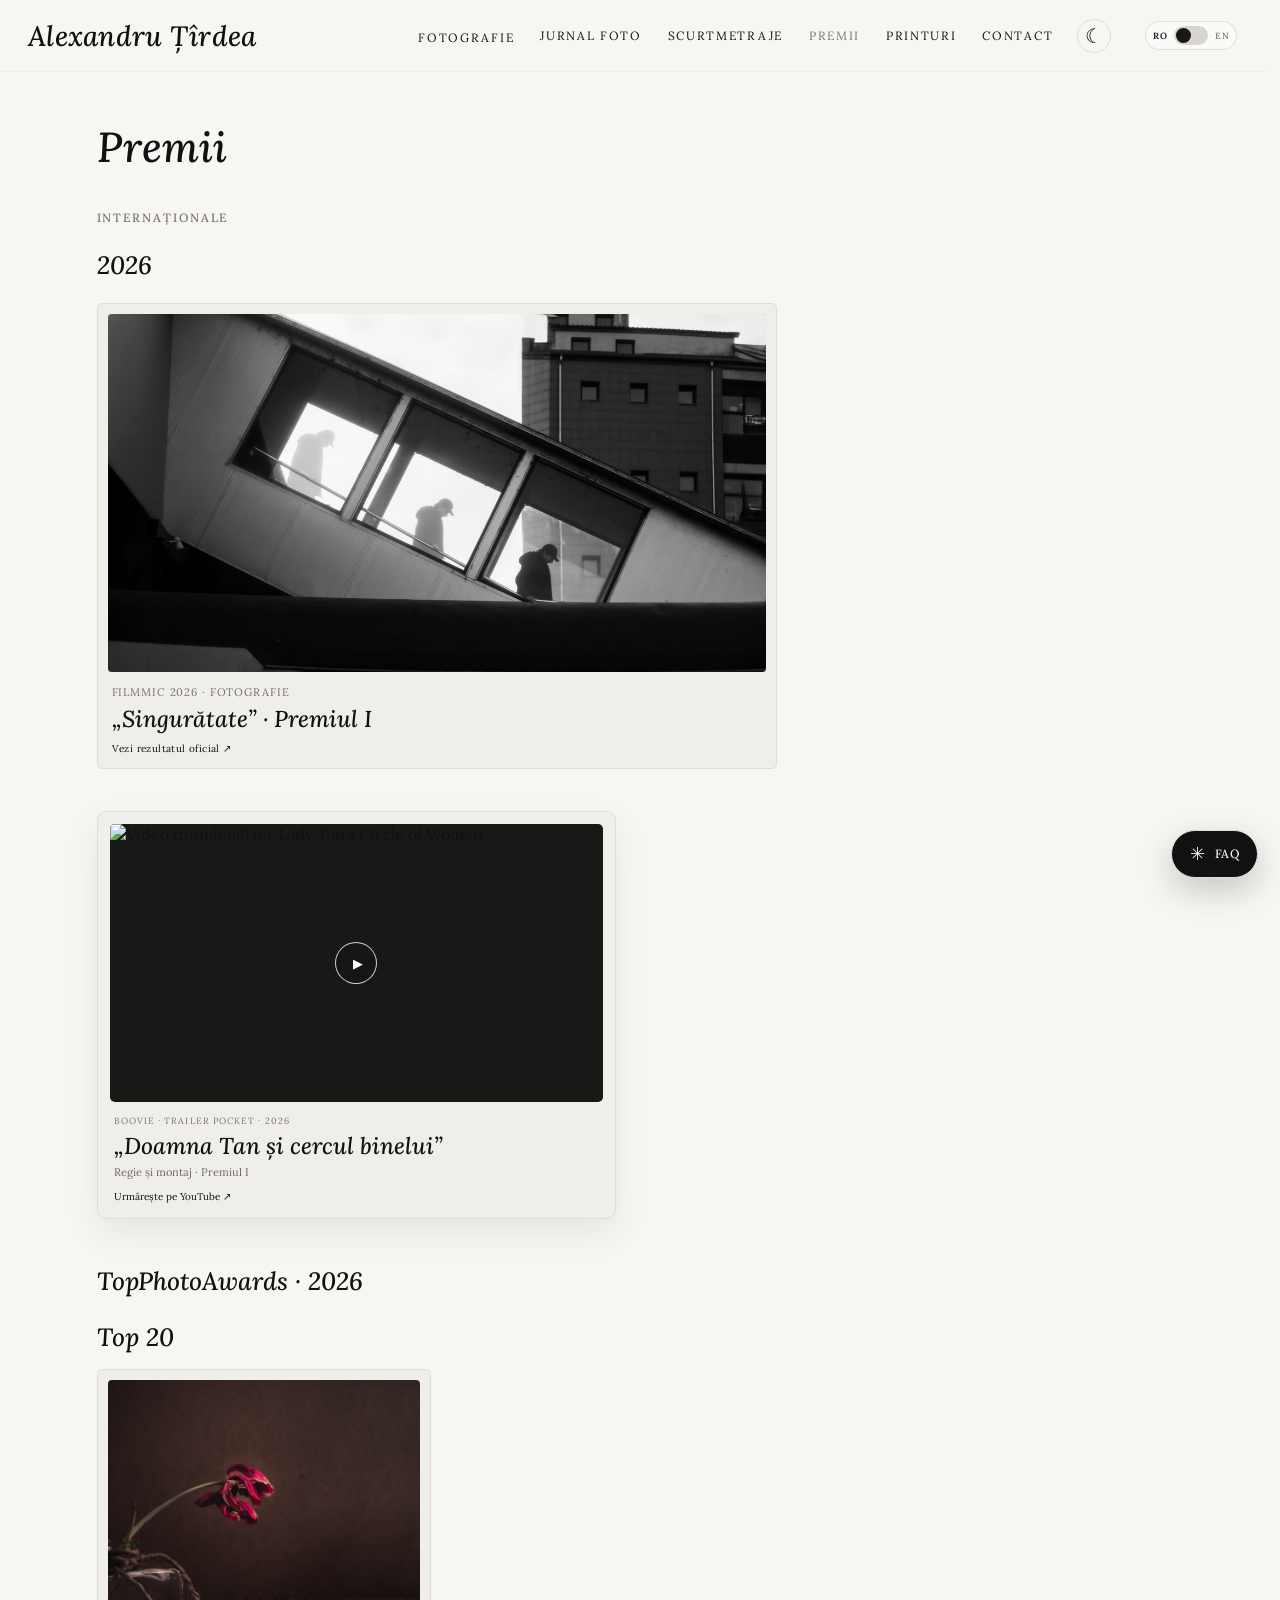
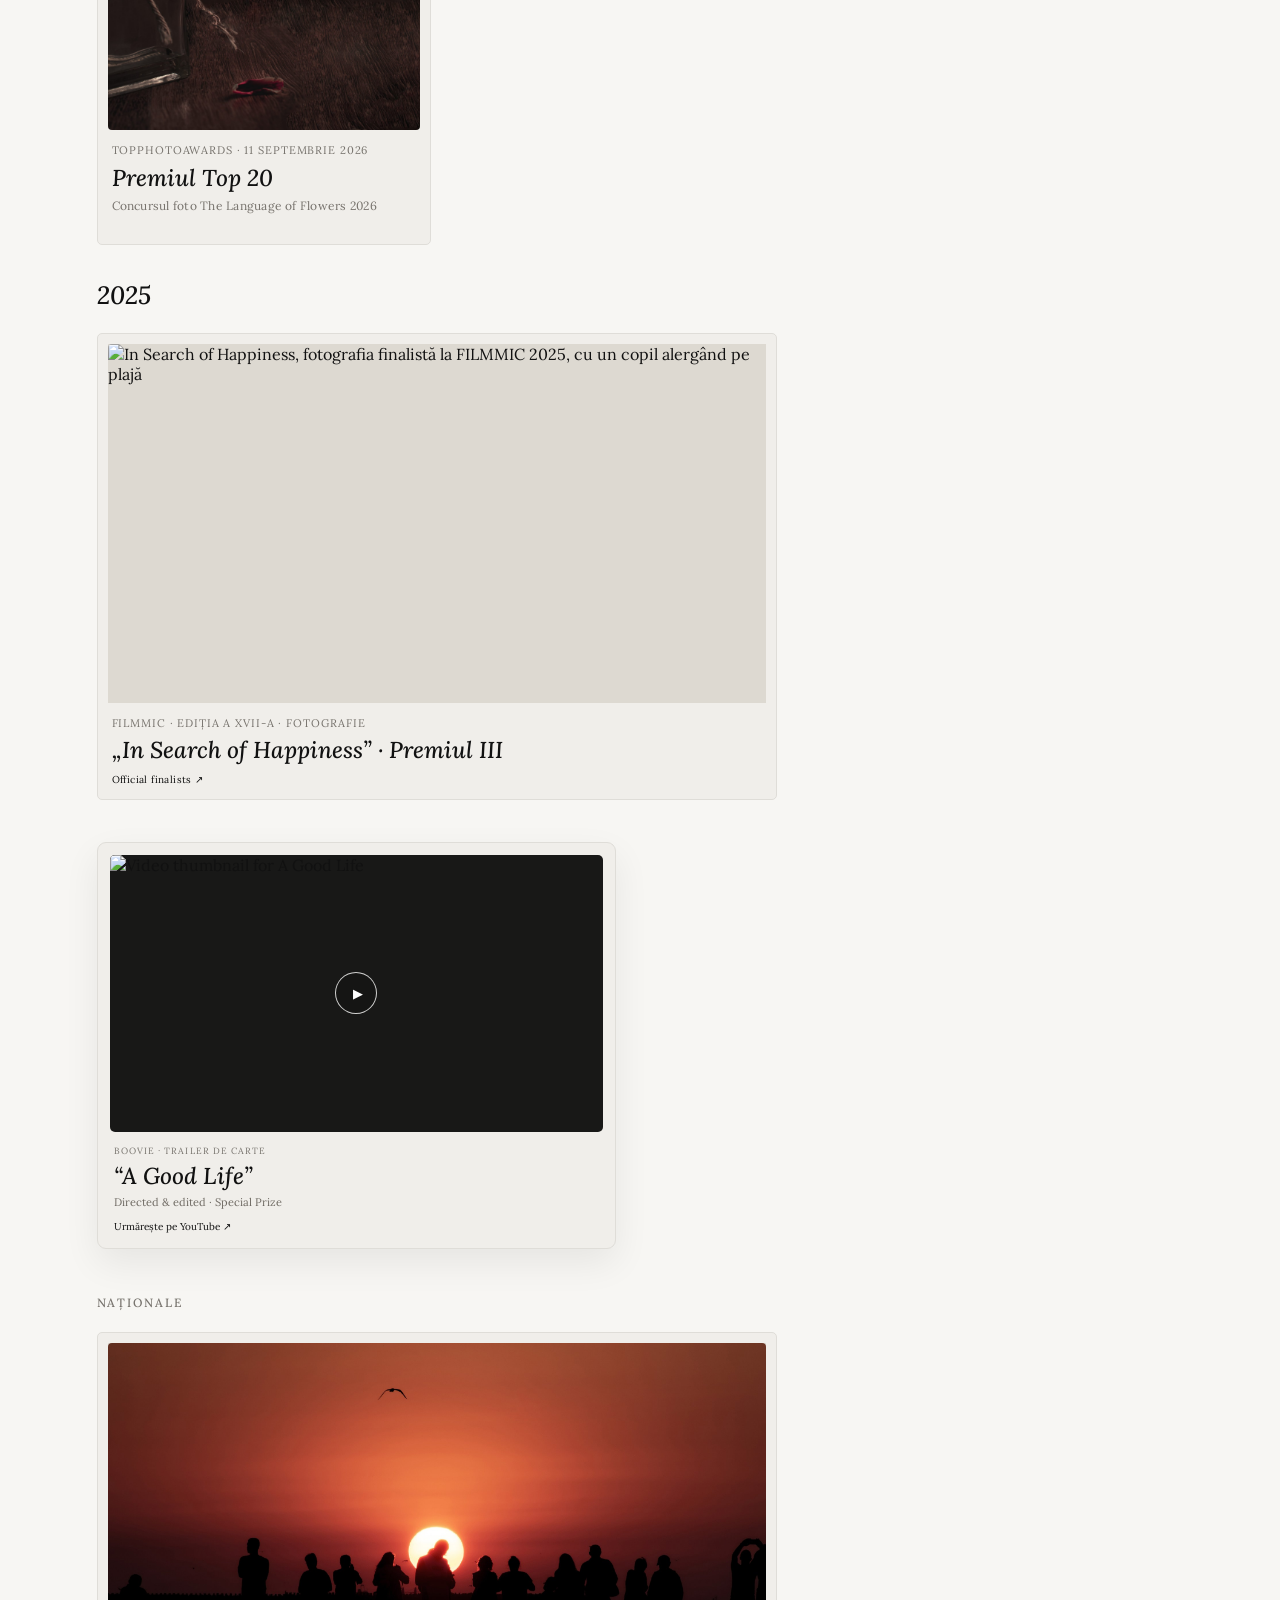
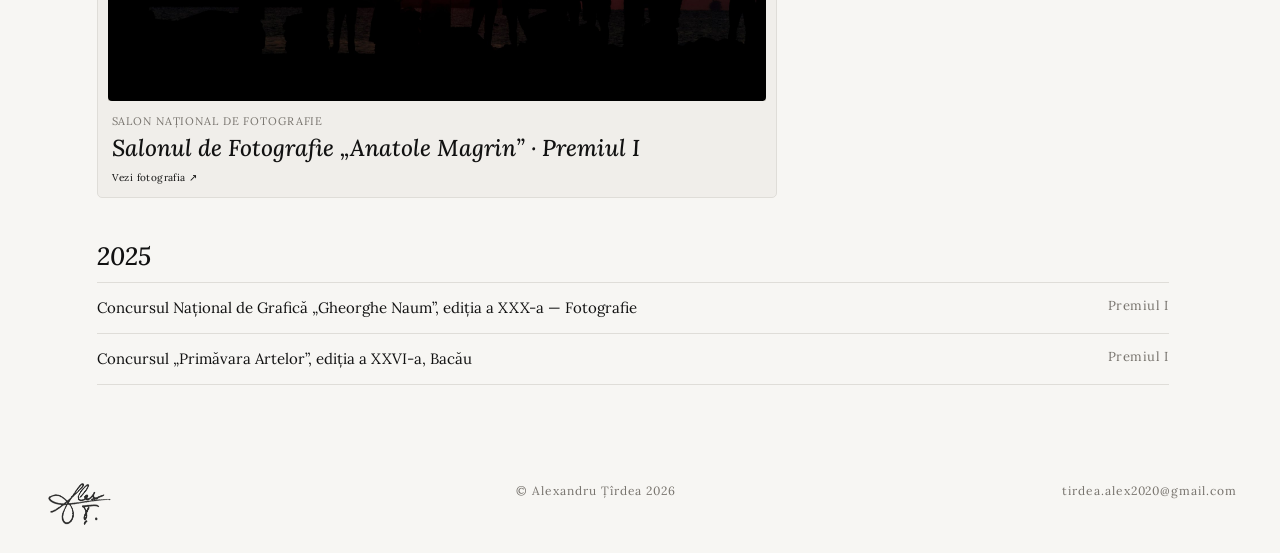
==== awards.html @ b70d6b4a "Group galleries and update award cards" ====
<!DOCTYPE html>
<html lang="ro">
<head>
  <meta charset="utf-8">
  <meta name="viewport" content="width=device-width, initial-scale=1.0">
  <script>try { if (sessionStorage.getItem("portfolio-entrance-seen")) document.documentElement.classList.add("portfolio-visited"); else sessionStorage.setItem("portfolio-entrance-seen", "1"); } catch (_) {}</script>
  <title>Awards — Alexandru Țîrdea</title>
  <meta name="description" content="Photography portfolio of Alexandru Țîrdea.">
  <link rel="preconnect" href="https://fonts.googleapis.com">
  <link rel="preconnect" href="https://fonts.gstatic.com" crossorigin>
  <link href="https://fonts.googleapis.com/css2?family=Lora:ital,wght@0,400;0,500;0,600;1,400;1,500;1,600&display=swap" rel="stylesheet">
  <link rel="stylesheet" href="css/site.css?v=street-nature-awards-20261121">
</head>
<body>

  <header class="header">
    <a class="logo" href="index.html">Alexandru Țîrdea</a>
    <button class="menu-toggle" type="button" aria-label="Menu"><span></span></button>
    <nav class="nav">
      <div class="drop">
        <button type="button">Photography</button>
        <div class="drop-menu">
          <a href="work.html">Selected</a>
          <a href="street.html">Street</a>
          <a href="landscape.html">Landscape</a>
          <a href="events.html">Events</a>
          <a href="people.html">Portraits</a>
          <a href="nature.html">Nature & Wildlife</a>
          <a href="still-life.html">Still Life</a>
        </div>
      </div>
      <a href="journal.html">Photo Journal</a>
      <a href="films.html">Short Films</a>
      <a href="awards.html" class="is-active">Awards</a>
      <a href="prints.html">Prints</a>
      <a href="contact.html">Contact</a>
</nav>
    <button class="theme-toggle" type="button" data-theme-toggle aria-label="Switch to dark mode" aria-pressed="false" title="Switch to dark mode"><span class="theme-toggle-icon" aria-hidden="true">☾</span><span class="sr-only">Theme</span></button>
    <div class="language-switch" role="group" aria-label="Alege limba"><span class="language-label" data-language-label="ro">RO</span><button type="button" class="language-slider" data-language-toggle aria-label="Schimbă în engleză" aria-pressed="false"><span class="sr-only">Schimbă limba</span></button><span class="language-label" data-language-label="en">EN</span></div>
  </header>

<main class="awards">
  <h1>Awards</h1>

  <h2>International</h2>
  <h3>2026</h3>
  <figure class="award-feature filmmic-feature">
    <div class="award-feature-photo protected-photo-frame">
      <img class="protected-photo" src="images/20-dsc_5536-1-20-56.jpg?v=web-optimized-20261121" alt="Loneliness, the black-and-white photograph awarded first prize at FILMMIC 2026" draggable="false">
    </div>
    <figcaption><span>FILMMIC 2026 · PHOTOGRAPHY</span><strong>“Loneliness” · 1st Prize</strong><a href="https://www.constantatv.ro/2026/05/18/gala-filmmic-2026/" target="_blank" rel="noopener">View the official result ↗</a></figcaption>
  </figure>

  <section class="award-film-grid award-film-grid--2026" aria-label="Award-winning films">
    <article class="award-film-card">
      <div class="award-film-frame">
        <a class="award-video-poster" href="https://www.youtube.com/watch?v=ocMrNN3R2Ac" target="_blank" rel="noopener" aria-label="Watch Lady Tan’s Circle of Women on YouTube — Boovie 2026 first prize">
          <img src="https://i.ytimg.com/vi/ocMrNN3R2Ac/hqdefault.jpg" alt="Video thumbnail for Lady Tan’s Circle of Women" loading="lazy">
          <span class="award-video-play" aria-hidden="true">▶</span>
        </a>
      </div>
      <div class="award-film-caption"><span>BOOVIE · POCKET TRAILER · 2026</span><h4>“Lady Tan’s Circle of Women”</h4><p>Directed &amp; edited · 1st Prize</p><a href="https://www.youtube.com/watch?v=ocMrNN3R2Ac" target="_blank" rel="noopener">Watch on YouTube ↗</a></div>
    </article>
  </section>

  <h3>TopPhotoAwards · 2026</h3>
    <section class="certificate-group" aria-label="TopPhotoAwards Top 20 certificates">
      <h3>Top 20</h3>
      <div class="award-highlights">
      <figure class="award-certificate">
        <div class="certificate-preview top20-photo-preview">
          <img src="images/30-floare-2-1-1-2-2.jpg?v=original-photo-20261121" alt="The original flower photograph recognized with a Top 20 Award in The Language of Flowers Photo Contest 2026" loading="lazy">
        </div>
        <figcaption>
          <span>TOPPHOTOAWARDS · SEPTEMBER 11, 2026</span>
          <strong>Top 20 Award</strong>
          <span class="certificate-contest">The Language of Flowers Photo Contest 2026</span>
        </figcaption>
      </figure>
      </div>
    </section>
    
    

  <h3>2025</h3>
  <figure class="award-feature filmmic-feature">
    <a href="https://filmmic.ro/finalisti/" target="_blank" rel="noopener" aria-label="See the official FILMMIC finalists">
      <img src="https://filmmic.ro/wp-content/uploads/2026/01/In-cautarea-fericirii.jpg" alt="In Search of Happiness, the FILMMIC 2025 finalist photograph showing a child running along a beach" loading="lazy">
    </a>
    <figcaption><span>FILMMIC 17TH EDITION · PHOTOGRAPHY</span><strong>“In Search of Happiness” · 3rd Prize</strong><a href="https://filmmic.ro/finalisti/" target="_blank" rel="noopener">Official finalists ↗</a></figcaption>
  </figure>
  <section class="award-film-grid" aria-label="Award-winning films">
    <article class="award-film-card award-film-card--boovie">
      <div class="award-film-frame">
        <a class="award-video-poster" href="https://www.youtube.com/watch?v=_JRPqr8hubM" target="_blank" rel="noopener" aria-label="Watch A Good Life on YouTube — Boovie 2025 special prize">
          <img src="https://i.ytimg.com/vi/_JRPqr8hubM/hqdefault.jpg" alt="Video thumbnail for A Good Life" loading="lazy">
          <span class="award-video-play" aria-hidden="true">▶</span>
        </a>
      </div>
      <div class="award-film-caption"><span>BOOVIE · BOOK TRAILER</span><h4>“A Good Life”</h4><p>Directed &amp; edited · Special Prize</p><a href="https://www.youtube.com/watch?v=_JRPqr8hubM" target="_blank" rel="noopener">Watch on YouTube ↗</a></div>
    </article>
  </section>

  <h2>National</h2>
  <figure class="award-feature filmmic-feature anatole-award-feature">
    <a href="https://www.facebook.com/photo?fbid=1122414363918734&amp;set=pcb.1122414593918711" target="_blank" rel="noopener noreferrer" aria-label="Vezi fotografia Adunarea pe Facebook">
      <img src="images/anatole-magrin-premiul-i.jpg?v=web-optimized-20261121" alt="Adunarea, fotografia premiată cu Premiul I la Salonul de Fotografie Anatole Magrin" loading="lazy">
    </a>
    <figcaption><span>SALON NAȚIONAL DE FOTOGRAFIE</span><strong>Salonul de Fotografie „Anatole Magrin” · Premiul I</strong><a href="https://www.facebook.com/photo?fbid=1122414363918734&amp;set=pcb.1122414593918711" target="_blank" rel="noopener noreferrer">Vezi fotografia ↗</a></figcaption>
  </figure>
  <h3>2025</h3>
  <ul>
    <li><span>30th National Gheorghe Naum Graphics Competition — Photography</span><span class="prize">1st Prize</span></li>
    <li><span>26th Spring of the Arts Competition, Bacău</span><span class="prize">1st Prize</span></li>
  </ul>
</main>

  <footer class="footer">
    <img class="footer-signature" src="images/signature.png?v=web-optimized-20261121" alt="Alexandru Țîrdea signature" draggable="false">
    <span>© Alexandru Țîrdea 2026</span>
    <a href="https://mail.google.com/mail/?view=cm&amp;fs=1&amp;to=tirdea.alex2020%40gmail.com">tirdea.alex2020@gmail.com</a>
  </footer>
  <script src="js/site.js?v=awards-no-downloads-20261018"></script>
  <script src="js/language.js?v=street-nature-layout-20261121"></script>
  <script src="js/theme.js?v=theme-transition-20261018"></script>
  <script src="js/chat-config.js?v=portfolio-ai-20261018"></script>
  <script src="js/portfolio-tools.js?v=web-optimized-20261121"></script>
</body>
</html>
---- css/site.css ----
:root {
  --bg: #f7f6f3;
  --ink: #111;
  --muted: #77736d;
  --line: #dfddd8;
  --gap: clamp(26px, 2.5vw, 38px);
  --header: 72px;
  --font-display: "Lora", Georgia, serif;
  --font-sans: "Lora", Georgia, serif;
  --font-body: "Lora", Georgia, serif;
  --ease-spring: cubic-bezier(.2, .8, .2, 1);
  --ease-smooth: cubic-bezier(.22, 1, .36, 1);
}

* {
  box-sizing: border-box;
}

html,
body {
  margin: 0;
  padding: 0;
  background: var(--bg);
  color: var(--ink);
  font-family: var(--font-sans);
  font-weight: 400;
}

html {
  scroll-behavior: smooth;
  scrollbar-gutter: stable;
}

a {
  color: inherit;
  text-decoration: none;
}

img {
  max-width: 100%;
  display: block;
}

.header {
  position: sticky;
  top: 0;
  z-index: 40;
  display: flex;
  align-items: center;
  justify-content: space-between;
  gap: 24px;
  height: var(--header);
  padding: 0 28px;
  background: rgba(247, 246, 243, 0.78);
  -webkit-backdrop-filter: saturate(1.35) blur(18px);
  backdrop-filter: saturate(1.35) blur(18px);
  border-bottom: 1px solid rgba(20, 20, 20, 0.035);
}

/* Keep the navigation and the two header controls in a compact right-side group. */
.header > .nav { margin-left: auto; }
.header > .theme-toggle { margin-left: 0; }
.header > .language-switch { margin-left: 10px; }

.logo {
  font-family: var(--font-display);
  font-style: italic;
  font-weight: 500;
  font-size: 28px;
  letter-spacing: 0.01em;
  white-space: nowrap;
}

.nav {
  display: flex;
  align-items: center;
  gap: 26px;
}

.language-switch {
  display: inline-flex;
  align-items: center;
  gap: 7px;
  padding: 4px 7px;
  border: 1px solid rgba(20, 20, 20, .12);
  border-radius: 999px;
  background: rgba(255, 255, 255, .46);
}

.language-label { color: #85817b; font: 600 9px/1 var(--font-sans); letter-spacing: .05em; }
.language-switch[data-current="ro"] [data-language-label="ro"],
.language-switch[data-current="en"] [data-language-label="en"] { color: var(--ink); }
.language-slider {
  position: relative;
  width: 34px;
  height: 19px;
  padding: 0;
  border: 0;
  border-radius: 999px;
  background: #d8d4ce;
  cursor: pointer;
}
.language-slider::after {
  position: absolute;
  top: 2px;
  left: 2px;
  width: 15px;
  height: 15px;
  border-radius: 50%;
  background: #181817;
  content: "";
  transition: transform .22s ease;
}
html:not(.language-ready) .language-slider::after { transition: none; }
.language-switch[data-current="en"] .language-slider::after { transform: translateX(15px); }
.language-slider:focus-visible {
  outline: 2px solid #83715f;
  outline-offset: 2px;
}

.sr-only {
  position: absolute;
  width: 1px;
  height: 1px;
  padding: 0;
  margin: -1px;
  overflow: hidden;
  clip: rect(0, 0, 0, 0);
  white-space: nowrap;
  border: 0;
}

.nav a,
.drop > button {
  font-size: 12px;
  letter-spacing: 0.14em;
  text-transform: uppercase;
  background: none;
  border: 0;
  padding: 0;
  color: var(--ink);
  cursor: pointer;
  font-family: inherit;
}

.nav a:hover,
.drop > button:hover,
.nav a.is-active,
.drop.is-current > button {
  opacity: 0.55;
}

.drop {
  position: relative;
}

/* Keep the hover target connected while the pointer moves into the popover. */
.drop::after {
  content: "";
  position: absolute;
  top: 100%;
  left: 0;
  right: 0;
  height: 16px;
}

.drop-menu {
  display: block;
  position: absolute;
  top: calc(100% + 12px);
  right: 0;
  min-width: 180px;
  padding: 7px;
  border: 1px solid rgba(255, 255, 255, 0.7);
  border-radius: 14px;
  background: rgba(250, 249, 247, 0.88);
  -webkit-backdrop-filter: blur(22px) saturate(1.3);
  backdrop-filter: blur(22px) saturate(1.3);
  box-shadow: 0 16px 44px rgba(28, 25, 20, 0.13), 0 2px 8px rgba(28, 25, 20, 0.05);
  opacity: 0;
  visibility: hidden;
  pointer-events: none;
  transform: translateY(-6px) scale(.98);
  transform-origin: top right;
  transition: opacity 180ms ease, transform 260ms var(--ease-spring), visibility 180ms;
}

.drop:hover .drop-menu,
.drop:focus-within .drop-menu,
.drop.is-open .drop-menu {
  opacity: 1;
  visibility: visible;
  pointer-events: auto;
  transform: translateY(0) scale(1);
}

.drop-menu a {
  display: block;
  padding: 10px 12px;
  border-radius: 8px;
  letter-spacing: 0.08em;
  transition: background 160ms ease, color 160ms ease;
}

.drop-menu a:hover,
.drop-menu a:focus-visible {
  background: rgba(20, 20, 20, 0.06);
  opacity: 1;
}

.menu-toggle {
  display: none;
  width: 36px;
  height: 36px;
  border: 0;
  background: transparent;
  cursor: pointer;
}

.menu-toggle span,
.menu-toggle span::before,
.menu-toggle span::after {
  display: block;
  width: 18px;
  height: 1px;
  background: var(--ink);
  position: relative;
  transition: transform 220ms var(--ease-spring), top 220ms var(--ease-spring), opacity 160ms ease;
}

.menu-toggle span::before,
.menu-toggle span::after {
  content: "";
  position: absolute;
  left: 0;
}

.menu-toggle span::before {
  top: -6px;
}

.menu-toggle span::after {
  top: 6px;
}

.nav-open .menu-toggle span {
  background: transparent;
}

.nav-open .menu-toggle span::before {
  top: 0;
  transform: rotate(45deg);
}

.nav-open .menu-toggle span::after {
  top: 0;
  transform: rotate(-45deg);
}

.page {
  width: min(100%, 1920px);
  margin: 0 auto;
  padding: clamp(28px, 4vw, 60px) clamp(20px, 4vw, 64px) 96px;
}

.gallery {
  column-count: 3;
  column-gap: var(--gap);
  max-width: 1760px;
  margin: 0 auto;
}

.gallery a {
  position: relative;
  break-inside: avoid;
  margin: 0 0 var(--gap);
  display: block;
  background: #eeece8;
  overflow: hidden;
  border-radius: 5px;
  transform: translateZ(0);
}

.gallery a::before {
  position: absolute;
  z-index: 2;
  right: 0;
  bottom: 0;
  left: 0;
  height: 4px;
  background: var(--photo-tone, #8c8983);
  content: "";
  opacity: .9;
  transition: height 240ms var(--ease-smooth), opacity 180ms ease;
}

.gallery a:hover::before,
.gallery a:focus-visible::before {
  height: 7px;
  opacity: 1;
}

.palette-note {
  display: flex;
  align-items: center;
  justify-content: center;
  gap: 9px;
  margin: -26px auto 28px;
  color: var(--muted);
  font-size: 11px;
  letter-spacing: .04em;
}

.palette-note::before {
  width: 22px;
  height: 4px;
  border-radius: 999px;
  background: linear-gradient(90deg, #72885c, #c99064, #8b779a);
  content: "";
}

.collection-heading {
  max-width: 720px;
  margin: 8px auto clamp(38px, 5vw, 68px);
  text-align: center;
}

.collection-page { --collection-accent: #37383b; }
.collection-page--street { --collection-accent: #93694d; }
.collection-page--landscape { --collection-accent: #657761; }
.collection-page--events { --collection-accent: #806b79; }
.collection-page--people { --collection-accent: #657888; }
.collection-page--nature { --collection-accent: #647b55; }
.collection-page--still-life { --collection-accent: #987458; }

.collection-heading--compact {
  margin-bottom: clamp(34px, 4vw, 54px);
}

.collection-heading .section-kicker {
  margin-bottom: 10px;
  color: var(--collection-accent);
}

.collection-heading h1 {
  margin: 0;
  font-family: var(--font-display);
  font-size: clamp(44px, 6vw, 72px);
  font-style: italic;
  font-weight: 500;
  line-height: 1;
}

.collection-heading > p:not(.section-kicker) {
  max-width: 560px;
  margin: 15px auto 0;
  color: #66625d;
  font-size: 15px;
  line-height: 1.7;
}

.collection-switcher {
  display: flex;
  justify-content: center;
  flex-wrap: wrap;
  gap: 8px;
  margin-top: 24px;
}

.collection-switcher a {
  padding: 8px 13px;
  border: 1px solid #e2dfda;
  border-radius: 999px;
  color: #5e5a55;
  font-size: 11px;
  letter-spacing: .08em;
  transition: color 180ms ease, background 180ms ease, border-color 180ms ease, transform 220ms var(--ease-spring);
}

.collection-switcher a:hover {
  transform: translateY(-1px);
  border-color: #c8c3bc;
  color: var(--ink);
}

.collection-switcher a[aria-current="page"] {
  border-color: var(--collection-accent, #282a2e);
  background: var(--collection-accent, #282a2e);
  color: #f7f6f3;
}

@media (max-width: 720px) {
  :root { --gap: clamp(26px, 7vw, 36px); }

  .page.collection-page {
    padding: 34px 20px calc(76px + env(safe-area-inset-bottom));
  }

  .collection-heading,
  .collection-heading--compact {
    max-width: 620px;
    margin-bottom: 32px;
  }

  .collection-heading h1 {
    font-size: clamp(46px, 13vw, 66px);
    line-height: .98;
  }

  .collection-heading > p:not(.section-kicker) {
    max-width: 34ch;
    margin-top: 13px;
    font-size: 14px;
    line-height: 1.8;
  }

  .collection-switcher {
    justify-content: flex-start;
    flex-wrap: nowrap;
    gap: 9px;
    overflow-x: auto;
    overscroll-behavior-inline: contain;
    scroll-snap-type: x mandatory;
    scrollbar-width: none;
    margin: 22px -20px 0;
    padding: 0 20px 7px;
    -webkit-overflow-scrolling: touch;
  }

  .collection-switcher::-webkit-scrollbar { display: none; }

  .collection-switcher a {
    flex: 0 0 auto;
    min-height: 42px;
    display: inline-flex;
    align-items: center;
    padding: 0 15px;
    scroll-snap-align: start;
    white-space: nowrap;
  }

  .gallery {
    width: min(100%, 620px);
    column-count: 1;
    column-gap: 0;
  }

  .gallery a {
    margin-bottom: var(--gap);
    border-radius: 8px;
  }
}

@media (max-width: 720px) {
  .nav .drop > button::after {
    content: "⌄";
    display: inline-block;
    margin-left: 9px;
    color: currentColor;
    font-size: 16px;
    line-height: 0;
    vertical-align: 2px;
    transition: transform 180ms ease;
  }

  .nav .drop > button[aria-expanded="true"]::after { transform: rotate(180deg); }

  body.home-page.nav-open .nav,
  html[data-theme="dark"] body.nav-open .nav {
    background: #202124 !important;
    border-bottom-color: rgba(255, 255, 255, .12);
    color: #f2f0ed;
    -webkit-backdrop-filter: none;
    backdrop-filter: none;
  }
  body.home-page.nav-open .nav a,
  body.home-page.nav-open .nav .drop > button,
  html[data-theme="dark"] body.nav-open .nav a,
  html[data-theme="dark"] body.nav-open .nav .drop > button { color: #f2f0ed; }
  body.home-page.nav-open .nav .drop-menu,
  html[data-theme="dark"] body.nav-open .nav .drop-menu {
    border-color: rgba(255, 255, 255, .12);
    background: #2b2c30;
    box-shadow: none;
  }
  body.home-page.nav-open .nav .drop-menu a,
  html[data-theme="dark"] body.nav-open .nav .drop-menu a { color: #f2f0ed; }
  html[data-theme="light"] body.home-page.nav-open .nav {
    background: #f7f6f3 !important;
    border-bottom-color: var(--line);
    color: #111;
  }
  html[data-theme="light"] body.home-page.nav-open .nav a,
  html[data-theme="light"] body.home-page.nav-open .nav .drop > button { color: #111; }
  html[data-theme="light"] body.home-page.nav-open .nav .drop-menu { background: #f0eeea; }
  html[data-theme="light"] body.home-page.nav-open .nav .drop-menu a { color: #111; }

  .home-page .nav {
    background: rgba(36, 38, 43, .98);
    border-bottom-color: rgba(255, 255, 255, .1);
  }
  .home-page .nav a,
  .home-page .nav .drop > button,
  html[data-theme="dark"] .nav a,
  html[data-theme="dark"] .nav .drop > button { color: var(--ink); }
  .home-page .nav .drop-menu,
  html[data-theme="dark"] .nav .drop-menu {
    border-color: rgba(255, 255, 255, .12);
    background: rgba(38, 39, 41, .98);
  }
  .home-page .nav .drop-menu a,
  html[data-theme="dark"] .nav .drop-menu a { color: var(--ink); }
  html[data-theme="light"] .home-page .nav {
    background: rgba(247, 246, 243, .98);
    border-bottom-color: var(--line);
  }
  html[data-theme="light"] .home-page .nav .drop-menu {
    border-color: rgba(20, 20, 20, .12);
    background: rgba(250, 249, 247, .98);
  }
  html[data-theme="light"] .home-page .nav .drop-menu a { color: #171717; }
}

.gallery a[data-award]::after {
  content: attr(data-award);
  position: absolute;
  left: 12px;
  bottom: 12px;
  z-index: 1;
  max-width: calc(100% - 24px);
  padding: 7px 10px;
  border: 1px solid rgba(255,255,255,.48);
  border-radius: 3px;
  background: rgba(26, 27, 29, .82);
  color: #fff;
  font-size: 9px;
  letter-spacing: .1em;
  line-height: 1.3;
  text-transform: uppercase;
  backdrop-filter: blur(8px);
}

.gallery img {
  width: 100%;
  height: auto;
  vertical-align: middle;
  opacity: 0;
  filter: blur(7px);
  transform: scale(1.012);
  transition: opacity 460ms ease, filter 700ms var(--ease-smooth), transform 900ms var(--ease-smooth);
}

.gallery img.is-loaded {
  opacity: 1;
  filter: blur(0);
  transform: scale(1);
}

.gallery a:hover img,
.gallery a:focus-visible img {
  opacity: .88;
  transform: scale(1.025);
  transition-duration: 220ms, 520ms, 700ms;
}

.gallery a:focus-visible,
.nav a:focus-visible,
.nav button:focus-visible,
.menu-toggle:focus-visible,
.lightbox button:focus-visible {
  outline: 2px solid currentColor;
  outline-offset: 3px;
}

.page-copy {
  max-width: 640px;
  margin: 48px auto 80px;
  padding: 0 24px;
}

.page-copy h1,
.awards h1 {
  font-family: var(--font-display);
  font-weight: 500;
  font-style: italic;
  font-size: 42px;
  margin: 0 0 18px;
}

.lede {
  font-size: 18px;
  line-height: 1.6;
  margin: 0 0 18px;
}

.page-copy p,
.awards p {
  color: #333;
  line-height: 1.7;
  margin: 0 0 16px;
}

.meta-links {
  display: flex;
  gap: 22px;
  margin-top: 28px;
  font-size: 12px;
  letter-spacing: 0.14em;
  text-transform: uppercase;
}

.meta-links a {
  border-bottom: 1px solid #111;
  padding-bottom: 2px;
}

.awards {
  width: min(100%, 1120px);
  max-width: 1120px;
  margin: 48px auto 80px;
  padding: 0 24px;
}

.award-highlights {
  display: grid;
  grid-template-columns: repeat(3, minmax(0, 1fr));
  align-items: start;
  gap: clamp(18px, 3vw, 34px);
  max-width: 1120px;
  margin: 34px auto 46px;
}

.award-feature {
  margin: 0;
  padding: 12px;
  background: #f0eeea;
  border: 1px solid var(--line);
  border-radius: 8px;
  box-shadow: 0 14px 36px rgba(20, 20, 20, .08);
}

.award-feature a,
.award-feature img { display: block; width: 100%; }
.award-feature img { height: auto; border-radius: 4px; }
.award-feature--certificate img {
  max-height: 620px;
  object-fit: contain;
  background: #292827;
}
.award-feature figcaption {
  display: flex; flex-direction: column; gap: 5px;
  padding: 13px 4px 3px; color: var(--muted); font-size: 11px; letter-spacing: .08em;
}
.award-feature figcaption strong {
  color: var(--ink); font-family: var(--font-display);
  font-size: 23px; font-style: italic; font-weight: 500; letter-spacing: 0;
}
.award-feature figcaption a {
  width: fit-content;
  margin-top: 4px;
  color: var(--ink);
  font-size: 10px;
  letter-spacing: .04em;
  text-decoration-thickness: 1px;
  text-underline-offset: 3px;
}
.award-feature:not(.award-feature--certificate) > a,
.award-feature:not(.award-feature--certificate) > .award-feature-photo {
  display: block;
  overflow: hidden;
  background: #ddd9d1;
}
.award-feature:not(.award-feature--certificate) > a img,
.award-feature:not(.award-feature--certificate) > .award-feature-photo img {
  height: clamp(220px, 28vw, 360px);
  object-fit: cover;
  transition: transform .55s cubic-bezier(.2,.7,.2,1);
}
.award-feature:not(.award-feature--certificate) > a:hover img,
.award-feature:not(.award-feature--certificate) > .award-feature-photo:hover img {
  transform: scale(1.025);
}
.protected-photo-frame { cursor: default; }
.protected-photo {
  pointer-events: none;
  user-select: none;
  -webkit-user-drag: none;
}

.filmmic-feature {
  max-width: 680px;
  margin: 22px 0 42px;
}

.award-film-grid {
  display: grid;
  grid-template-columns: repeat(2, minmax(0, 1fr));
  gap: clamp(18px, 3vw, 34px);
  margin: 18px 0 46px;
}

.award-film-card {
  min-width: 0;
  padding: 12px;
  border: 1px solid var(--line);
  border-radius: 9px;
  background: #f0eeea;
  box-shadow: 0 14px 36px rgba(20, 20, 20, .07);
}

.award-film-media {
  display: grid;
  grid-template-columns: minmax(0, 1.5fr) minmax(105px, .58fr);
  align-items: stretch;
  gap: 10px;
}

.award-film-frame {
  position: relative;
  min-width: 0;
  overflow: hidden;
  aspect-ratio: 16 / 9;
  background: #181817;
  border-radius: 5px;
}

.award-film-frame iframe,
.award-video-poster {
  position: absolute;
  inset: 0;
  display: block;
  width: 100%;
  height: 100%;
  border: 0;
}

.award-video-poster img {
  display: block;
  width: 100%;
  height: 100%;
  object-fit: cover;
  transition: transform 500ms var(--ease-smooth), filter 300ms ease;
}

.award-video-poster:hover img,
.award-video-poster:focus-visible img {
  transform: scale(1.035);
  filter: brightness(.78);
}

.award-video-play {
  position: absolute;
  top: 50%;
  left: 50%;
  display: grid;
  width: 42px;
  height: 42px;
  place-items: center;
  padding-left: 3px;
  border: 1px solid rgba(255, 255, 255, .8);
  border-radius: 50%;
  background: rgba(20, 20, 19, .65);
  color: #fff;
  font-size: 13px;
  transform: translate(-50%, -50%);
}

.award-laurel {
  position: absolute;
  top: 10px;
  left: 10px;
  display: grid;
  grid-template-columns: auto auto auto;
  align-items: center;
  column-gap: 5px;
  padding: 7px 10px 6px;
  border: 1px solid rgba(214, 195, 150, .7);
  border-radius: 5px;
  background: rgba(20, 20, 19, .83);
  color: #f4e8c9;
  -webkit-backdrop-filter: blur(10px);
  backdrop-filter: blur(10px);
}

.award-laurel > span { color: #d3bd88; font-size: 15px; line-height: 1; }
.award-laurel > span:first-child { transform: rotate(-28deg); }
.award-laurel > span:nth-child(3) { transform: scaleX(-1) rotate(-28deg); }
.award-laurel strong { font-size: 11px; font-weight: 500; white-space: nowrap; }
.award-laurel small { grid-column: 1 / -1; margin-top: 3px; text-align: center; font-size: 8px; letter-spacing: .12em; }

.award-winning-photo {
  position: relative;
  display: block;
  min-width: 0;
  overflow: hidden;
  border-radius: 5px;
  background: #ddd9d1;
}

.award-winning-photo img { width: 100%; height: 100%; object-fit: cover; }
.award-winning-photo > span {
  position: absolute;
  right: 0;
  bottom: 0;
  left: 0;
  padding: 16px 7px 7px;
  background: linear-gradient(transparent, rgba(0, 0, 0, .72));
  color: #fff;
  font-size: 9px;
}

.award-film-caption { display: flex; flex-direction: column; align-items: flex-start; gap: 5px; padding: 13px 4px 3px; }
.award-film-caption > span { color: var(--muted); font-size: 9px; letter-spacing: .12em; }
.award-film-caption h4 { margin: 2px 0 0; font: italic 500 23px/1.1 var(--font-display); }
.award-film-caption p { margin: 0; color: #6f6a63; font-size: 11px; }
.award-film-caption a { margin-top: 3px; font-size: 10px; text-underline-offset: 3px; }
.award-film-caption a + a { margin-top: 0; }

.certificate-group {
  margin: 0 0 34px;
}

.certificate-group .award-highlights {
  margin: 16px auto 30px;
}

.award-certificate {
  min-width: 0;
  margin: 0;
  padding: 12px;
  background: #f0eeea;
  border: 1px solid var(--line);
  border-radius: 8px;
  box-shadow: 0 14px 36px rgba(20, 20, 20, .08);
}

.certificate-preview {
  display: flex;
  align-items: center;
  justify-content: center;
  height: clamp(260px, 31vw, 350px);
  overflow: hidden;
  background: #292827;
  border-radius: 4px;
}

.certificate-preview img {
  display: block;
  width: 100%;
  height: 100%;
  object-fit: contain;
}

.award-certificate figcaption {
  display: flex;
  flex-direction: column;
  gap: 6px;
  padding: 13px 4px 3px;
  color: var(--muted);
  font-size: 11px;
  letter-spacing: .08em;
}

.award-certificate figcaption strong {
  color: var(--ink);
  font-family: var(--font-display);
  font-size: 23px;
  font-style: italic;
  font-weight: 500;
  letter-spacing: 0;
}

.certificate-contest {
  min-height: 2.8em;
  color: var(--muted);
  font-size: 12px;
  letter-spacing: .02em;
  line-height: 1.4;
}

.certificate-downloads {
  display: flex;
  flex-wrap: wrap;
  gap: 14px;
  margin-top: 7px;
}

.certificate-downloads a {
  color: var(--ink);
  font-size: 11px;
  letter-spacing: .04em;
  text-underline-offset: 3px;
}

.awards h2 {
  font-size: 12px;
  letter-spacing: 0.16em;
  text-transform: uppercase;
  margin: 36px 0 14px;
  color: var(--muted);
  font-weight: 500;
}

.awards h3 {
  margin: 24px 0 10px;
  color: var(--ink);
  font-family: var(--font-display);
  font-size: 25px;
  font-weight: 500;
  font-style: italic;
}

.award-credit {
  display: inline-block;
  margin-left: 8px;
  color: var(--muted);
  font-size: 12px;
  letter-spacing: .03em;
}

.awards ul {
  list-style: none;
  margin: 0;
  padding: 0;
  border-top: 1px solid var(--line);
}

.awards li {
  display: grid;
  grid-template-columns: 1fr auto;
  gap: 16px;
  padding: 14px 0;
  border-bottom: 1px solid var(--line);
  font-size: 15px;
  line-height: 1.45;
}

.award-entry { display: flex; align-items: center; gap: 14px; min-width: 0; }
.award-entry-thumb {
  position: relative;
  display: block;
  flex: 0 0 112px;
  overflow: hidden;
  aspect-ratio: 16 / 9;
  border-radius: 4px;
  background: #242321;
}
.award-entry-thumb img { display: block; width: 100%; height: 100%; object-fit: cover; transition: transform 350ms ease; }
.award-entry-thumb:hover img,
.award-entry-thumb:focus-visible img { transform: scale(1.05); }
.award-entry-thumb > span { position: absolute; inset: 0; display: grid; place-items: center; color: #fff; text-shadow: 0 1px 8px #000; font-size: 13px; }
.award-entry-copy { display: flex; flex-direction: column; align-items: flex-start; gap: 4px; }
.award-video-link { color: var(--muted); font-size: 10px; text-underline-offset: 3px; }

.awards .prize {
  color: var(--muted);
  font-size: 13px;
  letter-spacing: 0.04em;
  text-align: right;
  white-space: nowrap;
}

@media (max-width: 720px) {
  .award-entry { gap: 10px; }
  .award-entry-thumb { flex-basis: 92px; }
  .awards li:has(.award-entry) { grid-template-columns: 1fr; }
  .awards li:has(.award-entry) > .prize { text-align: left; }
}

.contact-list {
  list-style: none;
  padding: 0;
  margin: 28px 0 0;
}

.contact-list li {
  display: flex;
  justify-content: space-between;
  gap: 24px;
  padding: 14px 0;
  border-bottom: 1px solid var(--line);
  font-size: 15px;
}

.contact-list span {
  color: var(--muted);
  letter-spacing: 0.12em;
  text-transform: uppercase;
  font-size: 11px;
}

.contact-page {
  width: min(100%, 1500px);
  min-height: calc(100svh - var(--header) - 60px);
  margin: 0 auto;
  padding: clamp(30px, 5vw, 72px) clamp(20px, 5vw, 76px) clamp(54px, 7vw, 100px);
  display: grid;
  grid-template-columns: minmax(0, .92fr) minmax(320px, 1.08fr);
  align-items: center;
  gap: clamp(30px, 6vw, 96px);
}

.contact-panel {
  width: min(100%, 560px);
  justify-self: center;
}

.contact-panel .section-kicker {
  color: #8b765f;
  margin-bottom: 15px;
}

.contact-panel h1 {
  margin: 0;
  font-family: var(--font-display);
  font-size: clamp(52px, 7vw, 88px);
  font-style: italic;
  font-weight: 500;
  line-height: .95;
  letter-spacing: -.025em;
}

.contact-lede {
  max-width: 390px;
  margin: 22px 0 34px;
  color: #6b6761;
  font-size: 16px;
  line-height: 1.7;
}

.contact-email,
.contact-social {
  display: grid;
  grid-template-columns: 76px minmax(0, 1fr) auto;
  align-items: center;
  gap: 16px;
  min-height: 76px;
  padding: 14px 0;
  border-top: 1px solid var(--line);
  transition: padding 220ms var(--ease-spring), color 180ms ease;
}

.contact-social { border-bottom: 1px solid var(--line); }
.contact-email:hover,
.contact-social:hover { padding-inline: 8px; color: #8b6349; }

.contact-label {
  min-width: 76px;
  color: var(--muted);
  font-size: 10px;
  letter-spacing: .14em;
  text-transform: uppercase;
}

.contact-email > span:nth-child(2) {
  min-width: 0;
  overflow-wrap: anywhere;
  font-size: clamp(14px, 1.3vw, 17px);
}

.contact-arrow { margin-left: auto; font-size: 20px; }
.contact-social .social-icon { flex: 0 0 38px; width: 38px; height: 38px; background: #e9e6e0; }
.contact-social .social-icon svg { width: 17px; height: 17px; }
.contact-social > span:nth-child(2) { display: grid; gap: 3px; }
.contact-social small { color: var(--muted); font-size: 10px; letter-spacing: .12em; text-transform: uppercase; }
.contact-social-handle { font-size: 15px; font-weight: 400; }

.contact-note {
  margin: 24px 0 0;
  color: var(--muted);
  font-size: 11px;
  letter-spacing: .08em;
}

.contact-portrait {
  position: relative;
  height: min(68svh, 700px);
  min-height: 390px;
  margin: 0;
  overflow: hidden;
  border-radius: 5px;
  background: #e8e5df;
}

.contact-portrait img { width: 100%; height: 100%; object-fit: cover; object-position: center 38%; }
.footer {
  padding: 18px 28px 28px;
  display: flex;
  justify-content: space-between;
  gap: 16px;
  font-size: 12px;
  letter-spacing: 0.08em;
  color: var(--muted);
}

/* Welcome page */
.home-page {
  --bg: #24262b;
  --ink: #f2f0ed;
  --muted: #aaa9aa;
  background: var(--bg);
  color: var(--ink);
  min-height: 100vh;
  min-height: 100svh;
  overflow-x: clip;
}

.home-page .header {
  background: rgba(36, 38, 43, .72);
  border-bottom-color: rgba(255, 255, 255, .07);
}

.home-page .drop-menu {
  color: #171717;
}

.home-page .drop-menu a {
  color: #171717;
}

.intro {
  width: min(100%, 1840px);
  min-height: calc(100svh - var(--header));
  margin: 0 auto;
  padding: clamp(28px, 4vw, 68px);
  display: grid;
  grid-template-columns: minmax(0, .92fr) minmax(0, 1.08fr);
  align-items: center;
  gap: clamp(30px, 5vw, 88px);
}

.intro-copy {
  width: min(100%, 650px);
  justify-self: center;
  text-align: center;
  padding: 24px 0;
}

.intro-kicker {
  margin: 0 0 18px;
  color: #b5b5b7;
  font-size: 11px;
  letter-spacing: .2em;
  text-transform: uppercase;
  animation: intro-rise 700ms var(--ease-smooth) both;
}

.intro h1 {
  margin: 0;
  font-family: var(--font-display);
  font-size: clamp(38px, 4.5vw, 64px);
  font-weight: 500;
  line-height: 1.04;
  letter-spacing: -.025em;
  text-wrap: balance;
  animation: intro-rise 800ms 60ms var(--ease-smooth) both;
}

.intro-role {
  display: flex;
  align-items: center;
  justify-content: center;
  gap: 14px;
  margin: 21px 0 0;
  color: #e5e2df;
  font-family: var(--font-body);
  font-size: 12px;
  font-weight: 500;
  letter-spacing: .16em;
  text-transform: uppercase;
  animation: intro-rise 800ms 120ms var(--ease-smooth) both;
}

.intro-bio {
  max-width: 590px;
  margin: 27px auto 0;
  color: #d0ced0;
  font-family: var(--font-display);
  font-size: clamp(18px, 1.55vw, 22px);
  line-height: 1.48;
  animation: intro-rise 800ms 180ms var(--ease-smooth) both;
}

.intro-socials {
  display: flex;
  justify-content: center;
  gap: 12px;
  margin-top: 30px;
  animation: intro-rise 800ms 240ms var(--ease-smooth) both;
}

.intro-socials a {
  display: inline-flex;
  align-items: center;
  gap: 8px;
  padding: 7px 12px 7px 7px;
  border: 1px solid rgba(255, 255, 255, .1);
  border-radius: 999px;
  color: #eceaE7;
  font-size: 12px;
  transition: background 180ms ease, border-color 180ms ease, transform 240ms var(--ease-spring);
}

.intro-socials a:hover {
  transform: translateY(-2px);
  border-color: rgba(255, 255, 255, .24);
  background: rgba(255, 255, 255, .08);
}

.social-icon {
  width: 28px;
  height: 28px;
  display: grid;
  place-items: center;
  border-radius: 50%;
  background: rgba(255, 255, 255, .12);
}

.social-icon svg {
  width: 14px;
  height: 14px;
  fill: none;
  stroke: currentColor;
  stroke-width: 1.5;
  stroke-linecap: round;
  stroke-linejoin: round;
}

.social-icon .social-dot {
  fill: currentColor;
  stroke: none;
}

.work-cta {
  min-height: 48px;
  display: inline-flex;
  align-items: center;
  justify-content: center;
  gap: 12px;
  margin-top: 32px;
  padding: 0 22px;
  border: 1px solid #f4f2ef;
  border-radius: 999px;
  background: #f4f2ef;
  color: #202124;
  font-size: 13px;
  font-weight: 500;
  transition: background 180ms ease, color 180ms ease, transform 280ms var(--ease-spring), box-shadow 180ms ease;
  animation: intro-rise 800ms 300ms var(--ease-smooth) both;
}

.work-cta svg {
  width: 17px;
  height: 17px;
  fill: none;
  stroke: currentColor;
  stroke-width: 1.6;
  stroke-linecap: round;
  stroke-linejoin: round;
  transition: transform 280ms var(--ease-spring);
}

.work-cta:hover {
  transform: translateY(-2px);
  box-shadow: 0 8px 24px rgba(0, 0, 0, .2);
}

.work-cta:hover svg {
  transform: translateX(3px);
}

.intro-portrait {
  position: relative;
  width: 100%;
  height: min(74svh, 820px);
  min-height: 430px;
  margin: 0;
  overflow: hidden;
  background: #34363b;
  animation: portrait-arrive 1000ms 120ms var(--ease-smooth) both;
}

.intro-portrait img:not(.intro-signature) {
  width: 100%;
  height: 100%;
  object-fit: cover;
  object-position: center 43%;
}

.films-page {
  width: min(100%, 1480px);
  min-height: calc(100svh - var(--header));
  margin: 0 auto;
  padding: clamp(40px, 6vw, 88px) clamp(18px, 4vw, 64px) 88px;
}

.films-heading {
  max-width: 660px;
  margin: 0 auto 42px;
  text-align: center;
  animation: intro-rise 700ms var(--ease-smooth) both;
}

.section-kicker,
.film-number {
  margin: 0 0 12px;
  color: var(--muted);
  font-size: 10px;
  letter-spacing: .18em;
  text-transform: uppercase;
}

.films-heading h1 {
  margin: 0;
  font-family: var(--font-display);
  font-size: clamp(42px, 6vw, 70px);
  font-style: italic;
  font-weight: 500;
  line-height: 1;
}

.films-intro {
  max-width: 520px;
  margin: 16px auto 0;
  color: #5f5c57;
  font-size: 15px;
  line-height: 1.65;
}

.films-grid {
  display: grid;
  grid-template-columns: repeat(2, minmax(0, 1fr));
  gap: clamp(28px, 4vw, 56px) var(--gap);
}

.film-card {
  min-width: 0;
  animation: intro-rise 720ms var(--ease-smooth) both;
}

/* Entrance motion is a first-visit detail; page-to-page navigation stays calm. */
html.portfolio-visited .intro-kicker,
html.portfolio-visited .intro h1,
html.portfolio-visited .intro-role,
html.portfolio-visited .intro-bio,
html.portfolio-visited .intro-socials,
html.portfolio-visited .work-cta,
html.portfolio-visited .intro-portrait,
html.portfolio-visited .films-heading,
html.portfolio-visited .film-card {
  animation: none !important;
  opacity: 1;
  transform: none;
}

.film-card:first-child {
  grid-column: 1 / -1;
}
.film-card-featured {
  width: min(100%, 1000px);
  justify-self: center;
}
.film-card:not(.film-card-featured) {
  grid-column: 1 / -1;
  width: min(100%, 720px);
  justify-self: center;
}
.film-card-featured .film-player { box-shadow: 0 20px 54px rgba(27, 25, 22, .14); }
.film-card-featured .film-number { color: var(--ink); }

.film-player {
  position: relative;
  width: 100%;
  aspect-ratio: 16 / 9;
  overflow: hidden;
  background: #e7e5e1;
  box-shadow: 0 12px 32px rgba(27, 25, 22, .08);
}

.film-player iframe {
  position: absolute;
  inset: 0;
  width: 100%;
  height: 100%;
  border: 0;
}

.film-player iframe[hidden] { display: none; }

.film-fallback {
  position: absolute;
  inset: 0;
  display: block;
  overflow: hidden;
  background: #24262b;
}

.film-fallback[hidden] { display: none; }
.film-fallback img { width: 100%; height: 100%; object-fit: cover; opacity: .82; transition: transform 500ms var(--ease-smooth), opacity 250ms ease; }
.film-fallback:hover img { opacity: .65; transform: scale(1.025); }
.film-fallback > span {
  position: absolute;
  left: 50%;
  top: 50%;
  transform: translate(-50%, -50%);
  padding: 13px 18px;
  border: 1px solid rgba(255,255,255,.55);
  border-radius: 999px;
  background: rgba(20,20,20,.55);
  color: #fff;
  font-size: 12px;
  letter-spacing: .08em;
  white-space: nowrap;
  -webkit-backdrop-filter: blur(10px);
  backdrop-filter: blur(10px);
}

.film-caption {
  display: flex;
  align-items: end;
  justify-content: space-between;
  gap: 18px;
  padding: 14px 2px 0;
}

.film-number {
  margin-bottom: 5px;
  font-size: 9px;
}

.film-caption h2 {
  margin: 0;
  font-family: var(--font-display);
  font-size: clamp(23px, 3vw, 34px);
  font-weight: 500;
  line-height: 1.1;
}

.film-caption > span {
  padding-bottom: 4px;
  color: var(--muted);
  font-size: 11px;
  letter-spacing: .05em;
  text-align: right;
}

.film-caption > a {
  padding-bottom: 4px;
  color: var(--muted);
  font-size: 11px;
  letter-spacing: .04em;
  white-space: nowrap;
  transition: color 160ms ease;
}
.film-caption > a:hover { color: var(--ink); }

@keyframes intro-rise {
  from { opacity: 0; transform: translateY(14px); }
  to { opacity: 1; transform: translateY(0); }
}

@keyframes portrait-arrive {
  from { opacity: 0; transform: translateY(12px) scale(.99); }
  to { opacity: 1; transform: translateY(0) scale(1); }
}

.lightbox {
  position: fixed;
  inset: 0;
  background: rgba(8, 8, 8, 0.94);
  display: flex;
  align-items: center;
  justify-content: center;
  z-index: 200;
  padding: 4vh 5vw;
  opacity: 0;
  visibility: hidden;
  pointer-events: none;
  transition: opacity 240ms ease, visibility 240ms;
}

.gallery img,
.lightbox img {
  -webkit-user-drag: none;
  -webkit-touch-callout: none;
  user-select: none;
}

.lightbox.is-open {
  opacity: 1;
  visibility: visible;
  pointer-events: auto;
}

.lightbox img {
  max-width: min(94vw, 1400px);
  max-height: 92vh;
  width: auto;
  height: auto;
  object-fit: contain;
  transform: scale(.975);
  transition: transform 380ms var(--ease-spring);
}

.lightbox.is-open img {
  transform: scale(1);
}

.lightbox button {
  position: absolute;
  border: 0;
  background: transparent;
  color: #fff;
  font-size: 28px;
  cursor: pointer;
  width: 48px;
  height: 48px;
  display: grid;
  place-items: center;
  opacity: .78;
  transition: opacity 160ms ease, transform 220ms var(--ease-spring), background 160ms ease;
  border-radius: 50%;
}

.lightbox button:hover {
  opacity: 1;
  background: rgba(255, 255, 255, .12);
}

.lightbox .close {
  top: 12px;
  right: 16px;
}

.lightbox .prev {
  left: 8px;
  top: 50%;
  transform: translateY(-50%);
}

.lightbox .next {
  right: 8px;
  top: 50%;
  transform: translateY(-50%);
}

.lightbox .print-contact {
  position: absolute;
  bottom: max(22px, env(safe-area-inset-bottom));
  left: 50%;
  z-index: 1;
  max-width: calc(100vw - 40px);
  padding: 11px 16px;
  border: 1px solid rgba(255, 255, 255, .38);
  border-radius: 999px;
  background: rgba(18, 18, 18, .58);
  color: #fff;
  font-size: 12px;
  letter-spacing: .035em;
  text-align: center;
  text-decoration: none;
  transform: translateX(-50%);
  transition: background 180ms ease, border-color 180ms ease;
  -webkit-backdrop-filter: blur(12px);
  backdrop-filter: blur(12px);
}

.lightbox .print-contact:hover,
.lightbox .print-contact:focus-visible {
  border-color: rgba(255, 255, 255, .72);
  background: rgba(255, 255, 255, .16);
}

@media (max-width: 980px) {
  .gallery {
    column-count: 2;
  }
  .award-highlights {
    grid-template-columns: repeat(2, minmax(0, 1fr));
  }
  .award-film-grid { grid-template-columns: 1fr; }
}

@media (max-width: 720px) {
  .header {
    gap: 8px;
    padding: 0 16px;
    height: 60px;
  }

  .header > .theme-toggle { order: 3; flex: 0 0 32px; width: 32px; height: 32px; margin: 0; }
  .header > .language-switch { order: 2; flex: 0 0 auto; gap: 4px; margin: 0; padding: 3px 5px; }
  .header > .menu-toggle { order: 4; flex: 0 0 30px; width: 30px; margin: 0; }
  .language-label { font-size: 8px; }
  .language-slider { width: 30px; }
  .language-switch[data-current="en"] .language-slider::after { transform: translateX(11px); }

  .logo {
    min-width: 0;
    font-size: clamp(18px, 5.6vw, 22px);
  }

  .menu-toggle {
    display: grid;
    place-items: center;
  }

  .nav {
    display: flex;
    position: absolute;
    top: 60px;
    left: 0;
    right: 0;
    flex-direction: column;
    align-items: flex-start;
    gap: 0;
    background: rgba(247, 246, 243, .96);
    -webkit-backdrop-filter: blur(22px) saturate(1.3);
    backdrop-filter: blur(22px) saturate(1.3);
    border-bottom: 1px solid var(--line);
    padding: 8px 0 14px;
    opacity: 0;
    visibility: hidden;
    pointer-events: none;
    transform: translateY(-8px);
    transition: opacity 180ms ease, transform 280ms var(--ease-spring), visibility 180ms;
  }

  body.nav-open .nav {
    opacity: 1;
    visibility: visible;
    pointer-events: auto;
    transform: translateY(0);
  }

  .nav a,
  .drop > button {
    padding: 12px 16px;
    width: 100%;
    text-align: left;
  }

  .language-switch { margin: 12px 16px 0; }

  .award-film-grid { gap: 18px; }
  .award-film-media { grid-template-columns: minmax(0, 1fr) minmax(100px, .5fr); }

  .drop-menu {
    position: static;
    display: none;
    border: 0;
    box-shadow: none;
    padding: 0 0 0 12px;
    background: transparent;
    -webkit-backdrop-filter: none;
    backdrop-filter: none;
    transform: none;
    opacity: 1;
    visibility: visible;
    pointer-events: auto;
    transition: none;
  }

  .drop.is-open .drop-menu { display: block; }

  .gallery {
    column-count: 1;
  }

  .page {
    padding: 30px 20px 72px;
  }

  .collection-heading {
    margin: 0 auto 36px;
    text-align: left;
  }

  .collection-heading > p:not(.section-kicker) {
    margin-left: 0;
  }

  .nav .drop-menu {
    display: none;
  }

  .nav .drop.is-open .drop-menu {
    display: block;
  }

  .drop-menu a {
    padding: 10px 16px;
  }

  .contact-list li {
    align-items: flex-start;
    flex-direction: column;
    gap: 8px;
  }

  .contact-page {
    grid-template-columns: 1fr;
    gap: 36px;
    padding: 44px 20px 56px;
  }

  .contact-panel { justify-self: stretch; }
  .contact-portrait { height: min(62svh, 520px); min-height: 300px; }

  .awards li {
    grid-template-columns: 1fr;
  }

  .award-highlights { grid-template-columns: 1fr; }
  .awards .prize {
    text-align: left;
  }

  .footer {
    flex-direction: column;
    padding: 16px;
  }

  .intro {
    min-height: calc(100svh - 60px);
    grid-template-columns: 1fr;
    gap: 28px;
    padding: 28px 18px 36px;
  }

  .intro-copy {
    padding: 12px 0 0;
  }

  .intro h1 { font-size: clamp(36px, 8vw, 52px); }

  .intro-bio {
    max-width: 520px;
    margin-top: 20px;
    font-size: 19px;
  }

  .intro-socials {
    margin-top: 22px;
  }

  .work-cta {
    margin-top: 24px;
  }

  .intro-portrait {
    height: min(58svh, 560px);
    min-height: 310px;
  }

  .films-page {
    padding-top: 42px;
  }

  .films-heading {
    margin-bottom: 30px;
    text-align: left;
  }

  .films-intro {
    margin-left: 0;
  }

  .films-grid {
    grid-template-columns: 1fr;
    gap: 34px;
  }

  .film-card:first-child {
    grid-column: auto;
  }
}

@media (min-width: 721px) and (max-width: 860px) {
  .header { height: 60px; padding: 0 16px; }
  .logo { font-size: 22px; }
  .menu-toggle { display: grid; place-items: center; }
  .nav {
    position: absolute;
    top: 60px;
    left: 0;
    right: 0;
    flex-direction: column;
    align-items: flex-start;
    gap: 0;
    padding: 8px 0 14px;
    border-bottom: 1px solid var(--line);
    background: var(--bg);
    opacity: 0;
    visibility: hidden;
    pointer-events: none;
    transform: translateY(-8px);
    transition: opacity 180ms ease, transform 280ms var(--ease-spring), visibility 180ms;
  }
  body.nav-open .nav { opacity: 1; visibility: visible; pointer-events: auto; transform: translateY(0); }
  .nav a, .drop > button { width: 100%; padding: 12px 16px; text-align: left; }
  .language-switch { margin: 12px 16px 0; }
  .drop-menu { position: static; display: none; padding: 0 0 0 12px; border: 0; box-shadow: none; background: transparent; opacity: 1; visibility: visible; pointer-events: auto; transform: none; transition: none; }
  .drop.is-open .drop-menu { display: block; }
  .nav .drop > button::after { content: "⌄"; display: inline-block; margin-left: 9px; font-size: 16px; line-height: 0; vertical-align: 2px; transition: transform 180ms ease; }
  .nav .drop > button[aria-expanded="true"]::after { transform: rotate(180deg); }
}

@media (min-width: 861px) and (max-width: 1040px) {
  .header { gap: 14px; padding-right: 18px; padding-left: 18px; }
  .logo { font-size: 24px; }
  .nav { gap: 12px; }
  .nav a, .drop > button { font-size: 10px; letter-spacing: .09em; }
}

@media (max-width: 420px) {
  .award-film-media { grid-template-columns: 1fr; }
  .award-winning-photo { max-height: 190px; }
  .award-winning-photo img { max-height: 190px; object-position: center 40%; }
}

@media (max-width: 420px) {
  .page {
    padding-inline: 16px;
  }

  .page.collection-page { padding-inline: 18px; }
  .collection-switcher { margin-inline: -18px; padding-inline: 18px; }

  .page-copy,
  .awards {
    margin-top: 32px;
    padding: 0 18px;
  }

  .lightbox img {
    max-width: 100vw;
    max-height: 84vh;
  }

  .intro {
    padding-inline: 14px;
  }

  .intro-portrait {
    height: 48svh;
    min-height: 260px;
  }
}

.prints-page {
  max-width: 1320px;
  margin: 0 auto;
  padding: clamp(56px, 9vw, 120px) clamp(20px, 6vw, 84px) 100px;
}

.prints-intro {
  max-width: 700px;
  margin: 0 auto clamp(76px, 11vw, 140px);
  text-align: center;
}

.prints-intro .section-kicker,
.prints-section-heading .section-kicker {
  color: #83715f;
  text-transform: uppercase;
  letter-spacing: .18em;
  font-size: 10px;
}

.prints-intro h1 {
  margin: 20px 0 22px;
  font: 500 clamp(54px, 8vw, 96px)/.88 var(--font-display);
  letter-spacing: -.035em;
}

.prints-intro h1 em { font-weight: 500; }

.prints-intro > p:not(.section-kicker) {
  max-width: 540px;
  margin: 0 auto;
  color: #66625d;
  font-size: 15px;
  line-height: 1.8;
}

.prints-primary {
  display: inline-flex;
  align-items: center;
  gap: 30px;
  margin-top: 30px;
  padding: 14px 19px;
  border-radius: 999px;
  background: #181817;
  color: #fff;
  font-size: 12px;
  transition: transform 220ms var(--ease-spring), background 180ms ease;
}

.prints-primary:hover { transform: translateY(-3px); background: #51463b; }
.prints-primary span { font-size: 16px; }

.prints-price {
  display: flex;
  align-items: center;
  justify-content: center;
  gap: 12px;
  width: fit-content;
  margin: 26px auto 0;
  padding: 13px 18px;
  border: 1px solid #ded9d1;
  border-radius: 14px;
  background: rgba(255, 255, 255, .45);
  text-align: left;
}

.prints-price strong {
  font: 500 32px/1 var(--font-display);
}

.prints-price span {
  color: #77736d;
  font-size: 10px;
  line-height: 1.45;
}

.prints-note {
  display: block;
  margin-top: 13px;
  color: #89847d;
  font-size: 11px;
  letter-spacing: .025em;
}

.prints-section-heading { margin-bottom: 30px; }
.prints-section-heading h2 {
  margin: 8px 0 0;
  font: 500 clamp(34px, 4vw, 48px)/1 var(--font-display);
}

.print-grid {
  display: grid;
  grid-template-columns: 1.2fr 1fr 1fr;
  align-items: start;
  gap: clamp(18px, 3vw, 42px);
}

.print-card { min-width: 0; }
.print-card > a {
  display: block;
  overflow: hidden;
  background: #e8e5df;
}

.print-card img {
  width: 100%;
  height: auto;
  aspect-ratio: auto;
  object-fit: contain;
  transition: transform 650ms var(--ease-smooth);
}

.print-card--feature img { aspect-ratio: auto; }
.print-card > a:hover img { transform: scale(1.035); }

.print-card-caption {
  display: flex;
  justify-content: space-between;
  align-items: flex-start;
  gap: 14px;
  padding-top: 15px;
}

.print-card-caption h3 { margin: 0; font: 500 22px/1.1 var(--font-display); }
.print-card-caption p { margin: 6px 0 0; color: #817c74; font-size: 11px; }
.print-card-caption > a { flex: 0 0 auto; padding-top: 4px; color: #625548; font-size: 11px; }
.print-card-caption > a:hover { text-decoration: underline; text-underline-offset: 4px; }

.prints-footnote {
  margin: 32px 0 0;
  padding-top: 18px;
  border-top: 1px solid var(--line);
  color: #77736d;
  font-size: 12px;
  line-height: 1.7;
}

@media (max-width: 720px) {
  .prints-page { padding: 54px 20px 72px; }
  .prints-intro { margin-bottom: 74px; text-align: left; }
  .prints-intro > p:not(.section-kicker) { margin-left: 0; }
  .prints-price { margin-left: 0; }
  .prints-intro h1 { font-size: clamp(56px, 15vw, 78px); }
  .prints-section-heading { margin-bottom: 22px; }
  .print-grid { grid-template-columns: 1fr; gap: 34px; }
  .print-card--feature img,
  .print-card img { aspect-ratio: auto; }
  .print-card-caption h3 { font-size: 24px; }
}

@media (prefers-reduced-motion: reduce) {
  html {
    scroll-behavior: auto;
  }

  *,
  *::before,
  *::after {
    scroll-behavior: auto !important;
    animation-duration: .01ms !important;
    animation-iteration-count: 1 !important;
    transition-duration: .01ms !important;
  }
}


/* A deliberately smaller, color-separated edit on the Selected page. */
.collection-page--selected .selected-intro {
  max-width: 650px;
  margin: -30px auto clamp(50px, 7vw, 90px);
  color: var(--muted);
  text-align: center;
  line-height: 1.7;
}
.collection-page--selected .selected-group { margin: 0 auto clamp(64px, 9vw, 120px); }
.collection-page--selected .selected-group-heading {
  display: flex;
  align-items: baseline;
  justify-content: space-between;
  gap: 20px;
  max-width: 1760px;
  margin: 0 auto 24px;
  border-bottom: 1px solid var(--line);
  padding-bottom: 12px;
}
.collection-page--selected .selected-group-heading .section-kicker { margin: 0; }
.collection-page--selected .selected-group-heading h2 {
  margin: 0;
  font: 500 clamp(28px, 4vw, 44px)/1 var(--font-display);
}
.collection-page--selected .gallery { column-count: 3; }
@media (max-width: 980px) { .collection-page--selected .gallery { column-count: 2; } }
@media (max-width: 720px) {
  .collection-page--selected .selected-intro { margin: -12px 0 48px; text-align: left; }
  .collection-page--selected .selected-group { margin-bottom: 58px; }
  .collection-page--selected .selected-group-heading { margin-bottom: 18px; }
  .collection-page--selected .gallery { column-count: 1; }
}

/* Persistent site-wide dark theme. */
.theme-toggle {
  display: inline-grid;
  width: 34px;
  height: 34px;
  flex: 0 0 34px;
  place-items: center;
  border: 1px solid rgba(20, 20, 20, .12);
  border-radius: 50%;
  background: transparent;
  color: var(--ink);
  cursor: pointer;
  transition: background 180ms ease, border-color 180ms ease, transform 220ms var(--ease-spring);
}
.theme-toggle:hover { transform: rotate(-12deg); background: rgba(20, 20, 20, .06); }
.theme-toggle-icon { font: 20px/1 var(--font-sans); }
.theme-toggle-icon { display: inline-block; transition: transform 650ms cubic-bezier(.2,.8,.2,1); }
html[data-theme="dark"] .theme-toggle-icon { transform: rotate(180deg); }

html[data-theme="dark"] {
  color-scheme: dark;
  --bg: #191a1c;
  --ink: #f1efec;
  --muted: #aaa7a2;
  --line: #393a3c;
}
html[data-theme="dark"] .header { background: rgba(25, 26, 28, .86); border-bottom-color: rgba(255,255,255,.08); }
html[data-theme="dark"] .theme-toggle { border-color: rgba(255,255,255,.2); }
html[data-theme="dark"] .theme-toggle:hover { background: rgba(255,255,255,.09); }
html[data-theme="dark"] .language-switch { border-color: rgba(255,255,255,.2); background: rgba(255,255,255,.06); }
html[data-theme="dark"] .language-label { color: #9b9893; }
html[data-theme="dark"] .language-switch[data-current="ro"] [data-language-label="ro"],
html[data-theme="dark"] .language-switch[data-current="en"] [data-language-label="en"] { color: var(--ink); }
html[data-theme="dark"] .language-slider { background: #55565a; }
html[data-theme="dark"] .language-slider::after { background: #f2efea; }
html[data-theme="dark"] .drop-menu { border-color: rgba(255,255,255,.12); background: rgba(38,39,41,.96); box-shadow: 0 16px 44px rgba(0,0,0,.38); }
html[data-theme="dark"] .drop-menu a { color: var(--ink); }
html[data-theme="dark"] .drop-menu a:hover,
html[data-theme="dark"] .drop-menu a:focus-visible { background: rgba(255,255,255,.09); }
html[data-theme="dark"] .gallery a,
html[data-theme="dark"] .print-card > a { background: #28292b; }
html[data-theme="dark"] .collection-switcher a { border-color: #414244; color: #c9c6c1; }
html[data-theme="dark"] .collection-switcher a[aria-current="page"] { border-color: var(--collection-accent, #a89a88); background: var(--collection-accent, #a89a88); color: #171819; }
html[data-theme="dark"] .award-feature,
html[data-theme="dark"] .award-film-card,
html[data-theme="dark"] .award-certificate { border-color: var(--line); background: #232426; box-shadow: 0 14px 36px rgba(0,0,0,.2); }
html[data-theme="dark"] .award-film-caption p,
html[data-theme="dark"] .print-card-caption p,
html[data-theme="dark"] .print-card-caption > a { color: #c1bcb5; }
html[data-theme="dark"] .award-entry-thumb { background: #2d2e30; }
html[data-theme="dark"] .contact-social .social-icon { background: #303133; }
html[data-theme="dark"] .contact-social:hover { color: #d5b99d; }
html[data-theme="dark"] .contact-portrait { background: #292a2c; }
html[data-theme="dark"] .prints-price { border-color: var(--line); background: #292a2c; color: #f3f0eb; }
html[data-theme="dark"] .prints-price span { color: #e1ddd6; }
html[data-theme="dark"] .prints-note { color: #c1bcb5; }
html[data-theme="dark"] .prints-primary { border-color: #e8e3dc; background: #e8e3dc; color: #171819; }
html[data-theme="dark"] .prints-primary:hover { background: #d4c7b8; }
html[data-theme="dark"] .print-grid .print-card { color: var(--ink); }
html[data-theme="dark"] .contact-event-invite { border-color: var(--line); background: #232426; box-shadow: 0 14px 36px rgba(0,0,0,.18); }
html[data-theme="dark"] .portfolio-guide-panel { border-color: #414245; background: #202123; color: #f1efec; }
html[data-theme="dark"] .portfolio-guide-welcome { color: #c1beb8; }
html[data-theme="dark"] .portfolio-guide-message--assistant { background: #2b2c30; color: #f1efec; }
html[data-theme="dark"] .portfolio-guide-message--assistant a { color: #e3bd96; }
html[data-theme="dark"] .portfolio-guide-prompts button { border-color: #494a4d; background: #242528; color: #e9e6e1; }
html[data-theme="dark"] .portfolio-guide-prompts button:hover,
html[data-theme="dark"] .portfolio-guide-prompts button:focus-visible { border-color: #bda084; background: #303033; }
html[data-theme="dark"] .portfolio-guide-close { color: #f1efec; }

/* The home page has its own charcoal look; light mode makes it match the rest. */
html[data-theme="light"] .home-page { --bg: #f7f6f3; --ink: #111; --muted: #77736d; background: var(--bg); color: var(--ink); }
html[data-theme="light"] .home-page .header { background: rgba(247,246,243,.86); border-bottom-color: rgba(20,20,20,.06); }
html[data-theme="light"] .home-page .drop-menu { color: #171717; }
html[data-theme="light"] .home-page .drop-menu a { color: #171717; }
html[data-theme="light"] .home-page .intro-kicker { color: #77736d; }
html[data-theme="light"] .home-page .intro h1 em { color: #55514d; }
html[data-theme="light"] .home-page .intro-role { color: #4b4844; }
html[data-theme="light"] .home-page .intro-bio { color: #4c4945; }
html[data-theme="light"] .home-page .intro-socials a { border-color: rgba(20,20,20,.15); color: #292827; }
html[data-theme="light"] .home-page .intro-socials a:hover { border-color: rgba(20,20,20,.28); background: rgba(20,20,20,.05); }
html[data-theme="light"] .home-page .social-icon { background: rgba(20,20,20,.08); }
html[data-theme="light"] .home-page .work-cta { border-color: #252525; background: #252525; color: #fff; }

@media (max-width: 980px) {
  .theme-toggle { margin-left: auto; }
}

.contact-event-invite {
  margin: 30px 0 24px;
  padding: clamp(18px, 3vw, 26px);
  border: 1px solid var(--line);
  border-radius: 10px;
  background: #f0eeea;
  box-shadow: 0 14px 36px rgba(20,20,20,.06);
}
.contact-event-invite .section-kicker { margin: 0 0 8px; }
.contact-event-invite h2 { margin: 0; font: 500 clamp(27px, 3vw, 36px)/1.05 var(--font-display); }
.contact-event-invite > p:not(.section-kicker) { margin: 12px 0 18px; max-width: 520px; color: var(--muted); font-size: 13px; line-height: 1.7; }
.contact-event-action { display: inline-flex; align-items: center; gap: 12px; padding: 11px 15px; border-radius: 999px; background: #242321; color: #fff; font-size: 11px; transition: transform 200ms var(--ease-spring), background 200ms ease; }
.contact-event-action:hover { transform: translateY(-2px); background: #51463b; }
.contact-event-call { display: inline-flex; align-items: baseline; gap: 12px; margin-left: 16px; padding: 10px 0; color: var(--ink); font-size: 12px; }
.contact-event-call span { color: var(--muted); font-variant-numeric: tabular-nums; }
.contact-event-call:hover span { color: var(--ink); }
html[data-theme="dark"] .contact-event-invite { border-color: var(--line); background: #232426; box-shadow: 0 14px 36px rgba(0,0,0,.18); }
html[data-theme="dark"] .contact-event-action { background: #e8e3dc; color: #171819; }
html[data-theme="dark"] .contact-event-action:hover { background: #d4c7b8; }
@media (max-width: 520px) {
  .contact-event-call { margin: 10px 0 0; }
  .film-caption { align-items: flex-start; flex-direction: column; gap: 10px; }
}

/* Keep the Events gallery compact, with no stretched empty image tiles. */
.collection-page--events > .gallery {
  display: grid;
  grid-template-columns: repeat(6, minmax(0, 1fr));
  align-items: start;
  column-count: initial;
  column-gap: 0;
  gap: var(--gap);
  width: min(100%, 1230px);
}
.collection-page--events > .gallery a {
  grid-column: span 2;
  align-self: start;
  height: fit-content;
  margin: 0;
}
.collection-page--events > .gallery a:nth-last-child(2) { grid-column: 2 / span 2; }
.collection-page--events > .gallery a:last-child { grid-column: 4 / span 2; }
@media (max-width: 980px) {
  .collection-page--events > .gallery { grid-template-columns: repeat(4, minmax(0, 1fr)); }
  .collection-page--events > .gallery a:nth-last-child(2) { grid-column: auto; }
  .collection-page--events > .gallery a:last-child { grid-column: 2 / span 2; }
}
@media (max-width: 720px) {
  .collection-page--events > .gallery { grid-template-columns: repeat(2, minmax(0, 1fr)); }
  .collection-page--events > .gallery a,
  .collection-page--events > .gallery a:nth-last-child(2),
  .collection-page--events > .gallery a:last-child { grid-column: 1 / -1; }
}

/* Ease the palette between day and night when the theme control is used. */
html.theme-transitioning,
html.theme-transitioning body,
html.theme-transitioning body * {
  transition-property: color, background-color, border-color, box-shadow, fill, stroke;
  transition-duration: 720ms;
  transition-timing-function: cubic-bezier(.22, 1, .36, 1);
}
html.theme-transitioning .theme-toggle-icon {
  transition-property: transform;
  transition-duration: 650ms;
}


.footer-signature {
  width: clamp(76px, 8vw, 112px);
  height: auto;
  max-height: 42px;
  object-fit: contain;
  opacity: .82;
  user-select: none;
  -webkit-user-drag: none;
}
.intro-signature {
  display: block;
  width: clamp(92px, 11vw, 138px);
  height: auto;
  margin-top: 12px;
  user-select: none;
  -webkit-user-drag: none;
}
html[data-theme="dark"] .footer-signature,
html[data-theme="dark"] .intro-signature { filter: invert(1); }

/* Portfolio discovery tools */
.portfolio-search { width: min(100%, 640px); margin: 0 auto clamp(36px, 5vw, 64px); }
.portfolio-search label { display: block; margin-bottom: 9px; font: 500 24px/1.15 var(--font-display); }
.portfolio-search > div { display: flex; align-items: center; gap: 8px; padding: 6px; border: 1px solid var(--line); border-radius: 999px; background: var(--surface, #f0eeea); }
.portfolio-search input { min-width: 0; flex: 1; border: 0; outline: 0; padding: 10px 14px; background: transparent; color: var(--ink); font: inherit; }
.portfolio-search button { border: 0; border-radius: 999px; padding: 9px 14px; background: var(--ink); color: var(--bg); cursor: pointer; }
.portfolio-search p { min-height: 1.4em; margin: 8px 14px; color: var(--muted); font-size: 12px; }
.portfolio-search-results { display: grid; grid-template-columns: repeat(3, minmax(0, 1fr)); gap: 18px; margin: 0 auto clamp(36px, 5vw, 64px); }
.portfolio-search-results:empty { display: none; }
.portfolio-search-result { overflow: hidden; display: block; border: 1px solid var(--line); border-radius: 9px; background: var(--surface, #f0eeea); color: var(--ink); text-decoration: none; }
.portfolio-search-result img { display: block; width: 100%; aspect-ratio: 4 / 3; object-fit: cover; }
.portfolio-search-result span { display: block; padding: 9px 11px; font-size: 11px; }
@media (max-width: 700px) { .portfolio-search-results { grid-template-columns: repeat(2, minmax(0, 1fr)); gap: 10px; } }
.journal-heading { max-width: 700px; margin: 0 auto clamp(38px, 6vw, 76px); text-align: center; }
.journal-heading h1 { margin: 12px 0; font: 500 clamp(48px, 8vw, 88px)/.96 var(--font-display); }
.journal-heading > p:last-child { color: var(--muted); }
.journal-map-section { max-width: 1000px; margin: 0 auto 60px; }
.journal-map-copy { text-align: center; margin-bottom: 20px; }
.journal-map-copy h2 { margin: 8px 0; font: 500 clamp(25px, 4vw, 38px)/1.05 var(--font-display); }
.journal-map-copy > p:last-child, .journal-attribution { color: var(--muted); font-size: 12px; }
.journal-map { position: relative; z-index: 0; overflow: hidden; height: clamp(320px, 40vw, 440px); border: 1px solid var(--line); border-radius: 10px; background: #d5d9d6; }
.journal-map .leaflet-tile { filter: saturate(.78); }
.journal-map .leaflet-container { cursor: grab; }
.journal-map .leaflet-container.leaflet-dragging { cursor: grabbing; }
.journal-map .leaflet-control-attribution { color: #50545a; background: rgba(247,246,243,.82); }
.journal-map .leaflet-control-attribution a { color: #303943; }
.journal-map .leaflet-control-zoom a { color: #282a2b; background: rgba(247,246,243,.94); border-color: rgba(25,26,28,.16); }
.journal-map .leaflet-tooltip { border: 0; border-radius: 5px; box-shadow: 0 2px 9px #0003; font: 500 12px/1.3 var(--font-sans); }
.journal-map .leaflet-interactive { cursor: pointer; }
.journal-attribution { margin: 7px 1px 18px; text-align: right; }
.journal-attribution a { color: inherit; }
.journal-cities { display: flex; flex-wrap: wrap; justify-content: center; gap: 8px; }
.journal-cities button { border: 1px solid var(--line); border-radius: 999px; padding: 9px 14px; background: transparent; color: var(--ink); cursor: pointer; font: 500 12px/1 var(--font-sans); }
.journal-cities button:focus-visible { outline: 2px solid #a58050; outline-offset: 2px; }
.journal-entries { max-width: 1000px; margin: 0 auto 72px; scroll-margin-top: 90px; }
.journal-entry { scroll-margin-top: calc(var(--header) + 16px); padding: 20px 0 34px; border-top: 1px solid var(--line); }
.journal-entry h2 { margin: 0; font: 500 34px/1 var(--font-display); transition: color .35s ease, text-decoration-color .35s ease; }
.journal-entry h2.is-selected { color: #a58050; text-decoration: underline; text-decoration-color: rgba(165,128,80,.55); text-underline-offset: .16em; text-shadow: 0 0 13px rgba(165,128,80,.28); animation: journal-heading-arrive .7s ease-out both; }
@keyframes journal-heading-arrive { from { text-shadow: 0 0 20px rgba(165,128,80,.48); } to { text-shadow: 0 0 13px rgba(165,128,80,.28); } }
.journal-map-section, .journal-entry { transition: filter .45s ease, opacity .45s ease; }
main.journal-focus-active > .journal-map-section,
main.journal-focus-active .journal-entry:not(.journal-entry--focused) { filter: blur(2px); opacity: .42; }
main.journal-focus-active .journal-entry--focused { position: relative; z-index: 1; }
.journal-entry > p { margin: 8px 0 18px; color: var(--muted); font-size: 13px; }
.journal-photos { display: grid; grid-template-columns: repeat(3,minmax(0,1fr)); gap: 14px; }
.journal-photos a { position: relative; overflow: hidden; border-radius: 7px; background: var(--surface, #e8e5df); }
.journal-photos img { display: block; width: 100%; max-height: 340px; aspect-ratio: 4/3; object-fit: cover; transition: transform .35s ease; }
.journal-photo-caption { position: absolute; right: 8px; bottom: 8px; left: 8px; padding: 8px 10px; border: 1px solid rgba(255,255,255,.2); border-radius: 5px; background: rgba(20,21,22,.76); color: #fff; font-size: 11px; letter-spacing: .025em; backdrop-filter: blur(8px); opacity: 0; transform: translateY(5px); transition: opacity .2s ease, transform .2s ease; }
.journal-photos a:hover .journal-photo-caption, .journal-photos a:focus-visible .journal-photo-caption { opacity: 1; transform: translateY(0); }
.journal-photos a:hover img { transform: scale(1.02); }
.journal-entry--pending { opacity: .8; }
.journal-entry--empty { padding-bottom: 22px; }
@media(max-width:900px) { .journal-photos { grid-template-columns: repeat(2,minmax(0,1fr)); } }
@media(max-width:600px) { .journal-map { height: min(82vw, 360px); min-height: 290px; } .journal-photos { grid-template-columns: 1fr; gap: 10px; } .journal-cities { gap: 7px; } .journal-cities button { min-height: 40px; padding: 9px 12px; } }
@media(hover:none) { .journal-photo-caption { opacity: 1; transform: none; } }
@media(prefers-reduced-motion:reduce) { .journal-map-section, .journal-entry { transition: none; } }
.portfolio-guide-launcher { position: fixed; z-index: 90; right: 22px; bottom: 22px; display: inline-flex; align-items: center; gap: 9px; min-height: 48px; padding: 0 18px; border: 1px solid var(--line); border-radius: 999px; background: var(--ink); color: var(--bg); box-shadow: 0 12px 34px rgba(0,0,0,.2); cursor: pointer; font: 500 12px/1 var(--font-body); letter-spacing: .04em; }
.portfolio-guide-launcher > span:first-child { font-size: 18px; }
.portfolio-guide-panel { position: fixed; z-index: 91; right: 22px; bottom: 82px; width: min(380px, calc(100vw - 28px)); padding: 20px; border: 1px solid var(--line); border-radius: 14px; background: var(--bg); color: var(--ink); box-shadow: 0 18px 55px rgba(0,0,0,.24); }
.portfolio-guide-panel[hidden] { display: none; }
.portfolio-guide-head { display: flex; justify-content: space-between; align-items: flex-start; gap: 16px; }
.portfolio-guide-head .section-kicker { margin: 0 0 6px; }
.portfolio-guide-head h2 { margin: 0; font: 500 27px/1.05 var(--font-display); }
.portfolio-guide-close { border: 0; background: transparent; color: var(--ink); font-size: 24px; cursor: pointer; }
.portfolio-guide-welcome { margin: 12px 0; color: var(--muted); font-size: 13px; line-height: 1.6; }
.portfolio-guide-messages { display: flex; flex-direction: column; gap: 8px; max-height: 210px; min-height: 0; overflow-x: hidden; overflow-y: auto; padding: 3px 10px 5px 0; scrollbar-width: thin; scrollbar-color: #696a6d transparent; }
.portfolio-guide-messages::-webkit-scrollbar { width: 6px; }
.portfolio-guide-messages::-webkit-scrollbar-track { background: transparent; }
.portfolio-guide-messages::-webkit-scrollbar-thumb { border-radius: 999px; background: #696a6d; }
.portfolio-guide-message { flex: 0 0 auto; width: fit-content; max-width: 92%; margin: 0; padding: 9px 11px; border-radius: 12px; font-size: 12px; line-height: 1.55; }
.portfolio-guide-message--user { align-self: flex-end; background: var(--ink); color: var(--bg); border-bottom-right-radius: 3px; }
.portfolio-guide-message--assistant { align-self: flex-start; background: var(--surface, #f0eeea); color: var(--ink); border-bottom-left-radius: 3px; }
.home-page .portfolio-guide-message--assistant,
html[data-theme="dark"] .portfolio-guide-message--assistant { background: #2b2c30; color: #f1efec; }
.home-page .portfolio-guide-message--assistant a,
html[data-theme="dark"] .portfolio-guide-message--assistant a { color: #e3bd96; }
.portfolio-guide-prompts { display: flex; flex-wrap: wrap; gap: 7px; margin-bottom: 12px; }
.portfolio-guide-prompts button { border: 1px solid var(--line); border-radius: 999px; padding: 7px 10px; background: transparent; color: var(--ink); cursor: pointer; font: 11px/1.2 var(--font-body); }
.portfolio-guide-message--assistant a { color: var(--ink); text-decoration: underline; text-underline-offset: 3px; }
@media (max-width: 520px) { .portfolio-guide-launcher { right: 14px; bottom: 14px; } .portfolio-guide-panel { right: 14px; bottom: 72px; } }


/* Contact and journal refinements: straightforward type and less supporting copy. */
.contact-page { max-width: 1240px; grid-template-columns: minmax(0, .9fr) minmax(320px, 1.1fr); gap: clamp(28px, 5vw, 72px); }
.contact-panel { max-width: 500px; }
.contact-panel .section-kicker { display: none; }
.contact-panel h1 { font: 600 clamp(36px, 4vw, 52px)/1.1 var(--font-sans); letter-spacing: -.04em; }
.contact-lede { margin: 12px 0 24px; color: var(--muted); font-size: 16px; line-height: 1.55; }
.contact-event-invite { margin: 0 0 22px; padding: 0 0 20px; border: 0; border-bottom: 1px solid var(--line); border-radius: 0; background: transparent; box-shadow: none; }
.contact-event-invite .section-kicker { display: none; }
.contact-event-invite h2 { font: 600 20px/1.3 var(--font-sans); letter-spacing: -.02em; }
.contact-event-invite > p:not(.section-kicker) { margin: 7px 0 14px; max-width: 430px; font-size: 14px; line-height: 1.55; }
.contact-event-action { padding: 10px 14px; border-radius: 6px; background: var(--ink); color: var(--bg); font-size: 13px; }
.contact-event-action:hover { transform: translateY(-1px); background: var(--muted); }
.contact-email, .contact-social { min-height: 58px; grid-template-columns: 78px minmax(0, 1fr) auto; gap: 12px; }
.contact-label { letter-spacing: .07em; font-size: 11px; }
.contact-note { margin-top: 18px; font-size: 13px; letter-spacing: 0; }
.contact-portrait { border-radius: 8px; }
.journal-entry > p { display: none; }
.journal-entry--empty { padding-bottom: 20px; }
@media (max-width: 720px) {
  .contact-page { grid-template-columns: 1fr; gap: 28px; }
  .contact-panel h1 { font-size: 38px; }
  .contact-email, .contact-social { grid-template-columns: 72px minmax(0, 1fr) auto; }
}

/* Keep the contact biography readable without a decorative panel. */
.contact-lede { max-width: 470px; margin: 16px 0 26px; color: var(--ink); font: 400 clamp(16px, 1.5vw, 19px)/1.55 var(--font-display); }
.contact-note { font-size: 13px; letter-spacing: 0; }

/* Soft liquid-glass contact panel. */
.contact-panel {
  padding: clamp(22px, 3vw, 36px);
  border: 1px solid rgba(255,255,255,.13);
  border-radius: 22px;
  background: rgba(118,121,126,.16);
  -webkit-backdrop-filter: blur(22px) saturate(1.2);
  backdrop-filter: blur(22px) saturate(1.2);
  box-shadow: 0 18px 48px rgba(0,0,0,.12), inset 0 1px 0 rgba(255,255,255,.09);
}
html[data-theme="light"] .contact-panel {
  border-color: rgba(35,35,35,.1);
  background: rgba(220,220,220,.48);
  box-shadow: 0 18px 48px rgba(0,0,0,.06), inset 0 1px 0 rgba(255,255,255,.7);
}
@media (max-width: 720px) {
  .contact-panel { padding: 22px; border-radius: 18px; }
}

/* Give city names a little breathing room above their photo grids. */
.journal-entry h2 { position: relative; top: -4px; margin-bottom: 6px; }


/* A quieter, upright serif for the Prints page. */
.prints-page .prints-intro h1,
.prints-page .prints-section-heading h2,
.prints-page .print-card-caption h3 { font-family: "Lora", Georgia, serif; font-style: normal; }
.prints-page .prints-intro h1 em { font-style: normal; font-weight: 400; }

/* First-visit language tip on the home page. */
.language-tip {
  position: fixed;
  z-index: 45;
  top: 78px;
  right: 124px;
  display: flex;
  align-items: center;
  gap: 10px;
  max-width: min(340px, calc(100vw - 32px));
  padding: 12px 14px;
  border: 1px solid rgba(255,255,255,.18);
  border-radius: 16px;
  background: rgba(38,39,41,.94);
  color: #f1efec;
  box-shadow: 0 14px 36px rgba(0,0,0,.22);
  font: 500 13px/1.45 var(--font-sans);
  animation: language-tip-enter 500ms var(--ease-smooth) both;
}
.language-tip[hidden] { display: none; }
.language-tip-arrow { flex: 0 0 auto; color: #d5b99d; font-size: 20px; animation: language-tip-point 1.1s ease-in-out infinite alternate; }
.language-tip-close { border: 0; padding: 2px; background: transparent; color: inherit; font-size: 18px; cursor: pointer; }
@keyframes language-tip-enter { from { opacity: 0; transform: translateY(-8px) scale(.98); } to { opacity: 1; transform: translateY(0) scale(1); } }
@keyframes language-tip-point { from { transform: translate(2px,-2px); } to { transform: translate(-2px,2px); } }
@media (max-width: 720px) {
  .language-tip { top: 68px; right: 16px; max-width: min(320px, calc(100vw - 32px)); }
}
@media (prefers-reduced-motion: reduce) {
  .language-tip, .language-tip-arrow { animation: none; }
}

/* Keep the four controlled studio portraits in a balanced 2×2 grid. */
.collection-page--people .portrait-group:first-of-type .gallery {
  display: grid;
  grid-template-columns: repeat(2, minmax(0, 1fr));
  column-count: initial;
  gap: var(--gap);
}
.collection-page--people .portrait-group:first-of-type .gallery a {
  margin: 0;
}

/* Distinguish the two portrait groups with a quiet visual break. */
.collection-page--people .portrait-group + .portrait-group {
  position: relative;
  margin-top: clamp(42px, 6vw, 80px);
  padding-top: clamp(26px, 4vw, 44px);
}
.collection-page--people .portrait-group + .portrait-group::before {
  position: absolute;
  top: 0;
  inset-inline: 0;
  width: clamp(72px, 12vw, 120px);
  margin-inline: auto;
  height: 1px;
  background: linear-gradient(90deg, transparent, var(--collection-accent), transparent);
  content: "";
}


/* Arrange the Still Life photographs in deliberate left-to-right rows. */
.collection-page--still-life > .gallery {
  display: grid;
  grid-template-columns: repeat(3, minmax(0, 1fr));
  align-items: start;
  column-count: initial;
  column-gap: 0;
  gap: var(--gap);
}
.collection-page--still-life > .gallery a { margin: 0; }
@media (max-width: 980px) {
  .collection-page--still-life > .gallery { grid-template-columns: repeat(2, minmax(0, 1fr)); }
}
@media (max-width: 720px) {
  .collection-page--still-life > .gallery { grid-template-columns: 1fr; }
}

/* Keep award cards clear and restrained while preserving each award entry. */
.awards .award-feature,
.awards .award-certificate { box-shadow: none; border-radius: 5px; }
.awards .award-feature { padding: 10px; }
.awards .award-certificate { padding: 10px; }
.anatole-award-thumb { display: block; flex: 0 0 112px; width: 112px; height: 63px; object-fit: cover; border-radius: 4px; }
@media (max-width: 720px) { .anatole-award-thumb { flex-basis: 92px; width: 92px; height: 56px; } }


@media (max-width: 380px) {
  .header { gap: 4px; padding-inline: 12px; }
  .logo { font-size: 18px; }
  .header > .theme-toggle { flex-basis: 30px; width: 30px; height: 30px; }
  .header > .menu-toggle { flex-basis: 28px; width: 28px; }
  .header > .language-switch { gap: 3px; padding: 2px 4px; }
  .language-slider { width: 26px; }
  .language-switch[data-current="en"] .language-slider::after { transform: translateX(7px); }
}

/* Keep monochrome and color photographs in distinct, unlabeled columns. */
.collection-page--street > .street-gallery {
  display: grid;
  grid-template-columns: repeat(2, minmax(0, 1fr));
  align-items: start;
  column-count: initial;
  column-gap: clamp(20px, 4vw, 56px);
  gap: clamp(20px, 4vw, 56px);
}
.street-photo-family { display: grid; align-content: start; gap: var(--gap); min-width: 0; }
.street-mono-feature {
  display: grid;
  grid-template-columns: repeat(2, minmax(0, 1fr));
  grid-template-rows: repeat(2, minmax(0, 1fr));
  aspect-ratio: 1.12;
  gap: var(--gap);
}
.street-mono-feature a,
.street-mono-grid a,
.street-color-grid a { min-width: 0; margin: 0; overflow: hidden; }
.street-mono-feature a:first-child { grid-row: span 2; }
.street-mono-feature img { width: 100%; height: 100%; object-fit: cover; }
.street-mono-grid,
.street-color-grid { display: grid; grid-template-columns: repeat(2, minmax(0, 1fr)); align-items: start; gap: var(--gap); }

/* Nature photographs share visual color families without section headings. */
.collection-page--nature > .nature-gallery {
  display: flex;
  flex-direction: column;
  column-count: initial;
  gap: clamp(34px, 5vw, 58px);
}
.nature-color-group { display: grid; grid-template-columns: repeat(3, minmax(0, 1fr)); align-items: start; gap: var(--gap); }
.nature-color-group a { min-width: 0; margin: 0; }

/* Let the original Top 20 photograph fill its preview without certificate graphics. */
.top20-photo-preview { background: transparent; }
.top20-photo-preview img { object-fit: cover; }
.award-film-grid--2026 { margin-top: 18px; }
.anatole-award-feature { margin-top: 22px; }

@media (max-width: 980px) {
  .nature-color-group { grid-template-columns: repeat(2, minmax(0, 1fr)); }
}
@media (max-width: 720px) {
  .collection-page--street > .street-gallery { grid-template-columns: 1fr; }
  .street-mono-feature { grid-template-columns: 1fr; grid-template-rows: auto; aspect-ratio: auto; }
  .street-mono-feature a:first-child { grid-row: auto; }
  .street-mono-feature img { height: auto; }
  .street-mono-grid, .street-color-grid, .nature-color-group { grid-template-columns: 1fr; }
  .collection-page--nature > .nature-gallery { gap: 32px; }
}
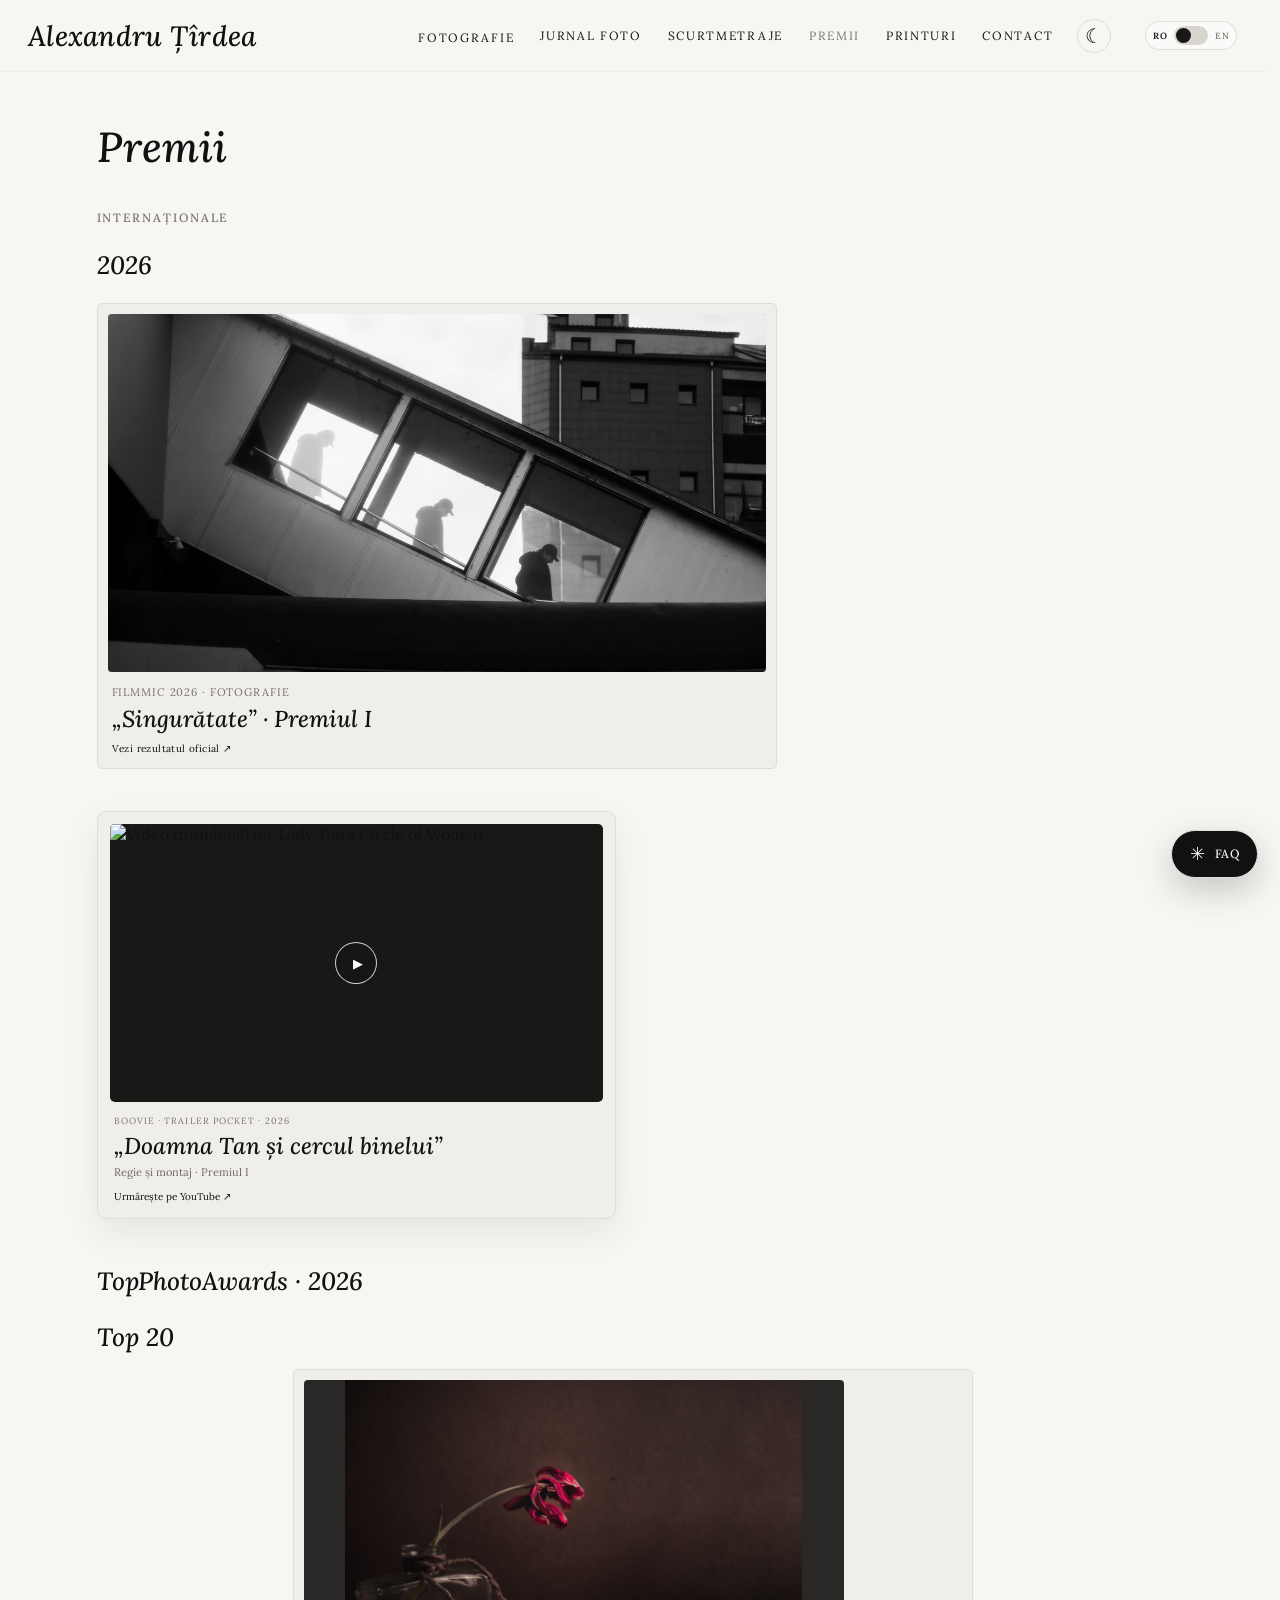
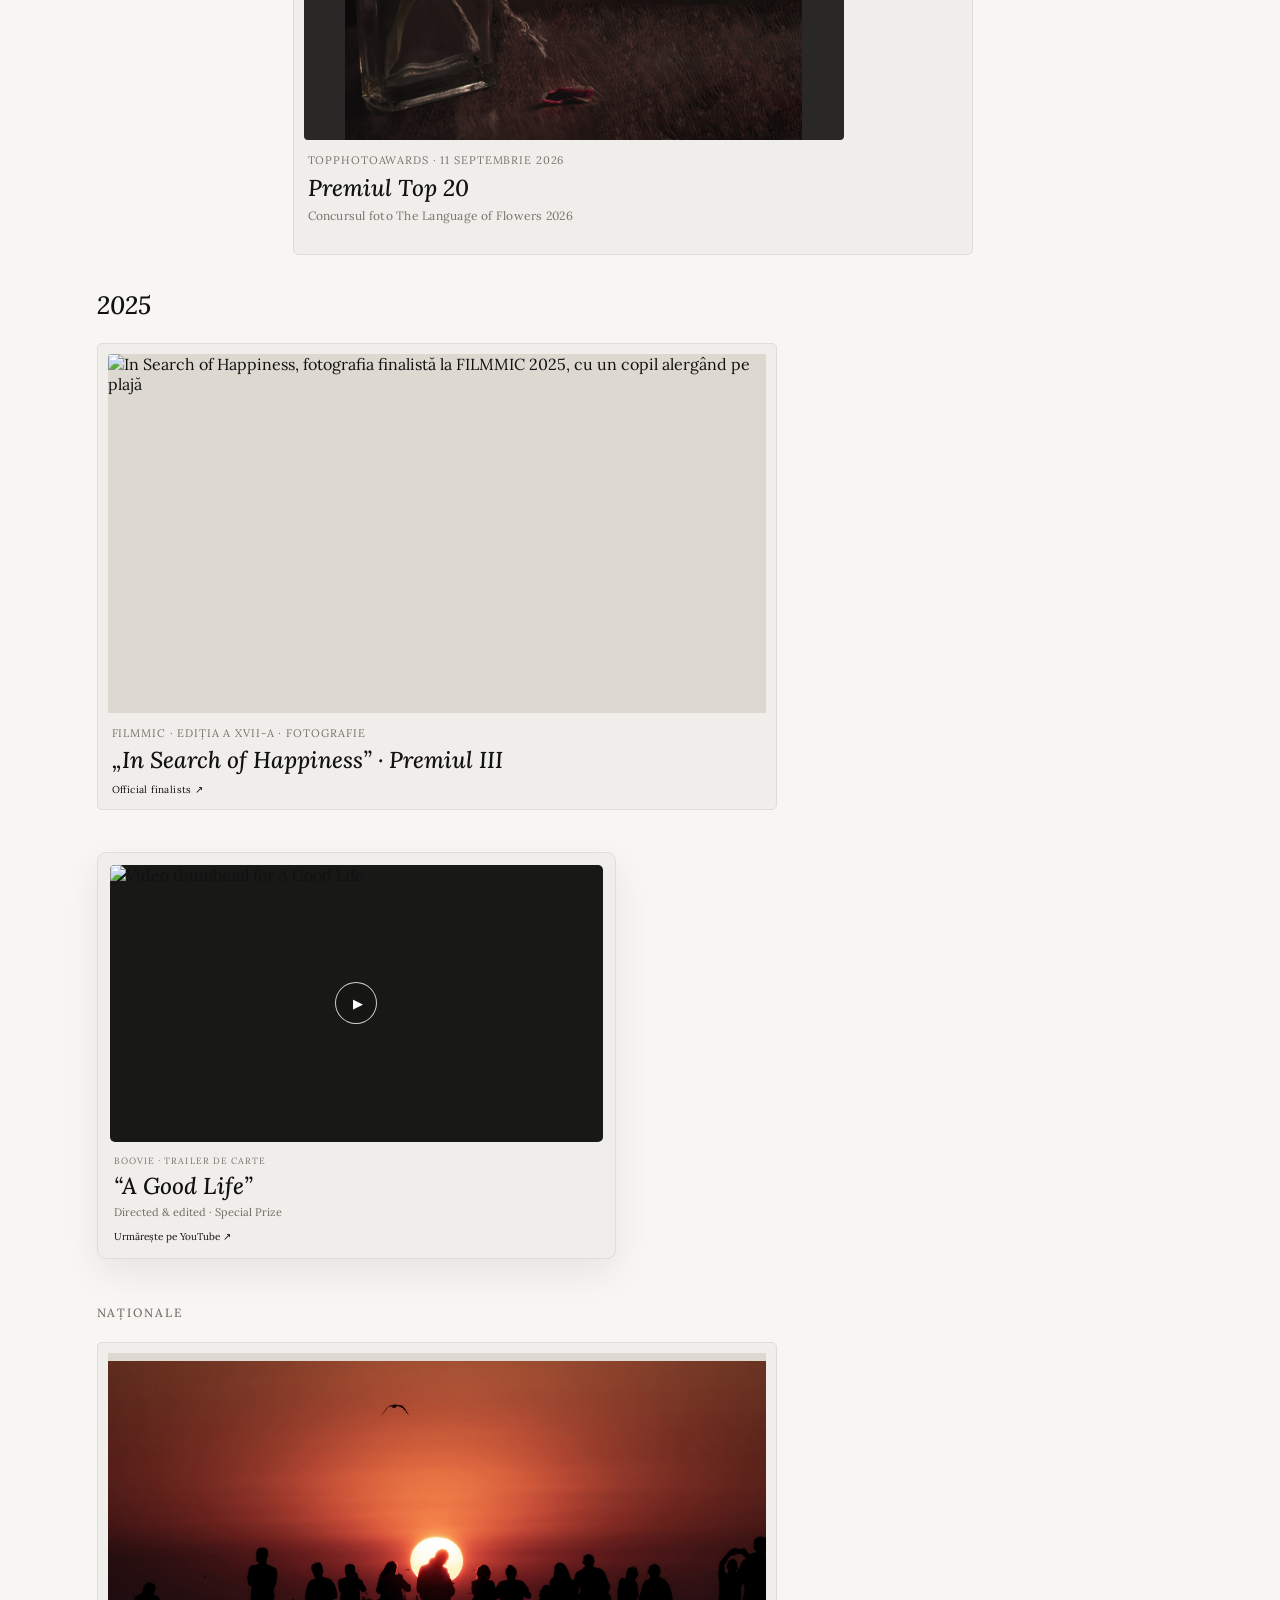
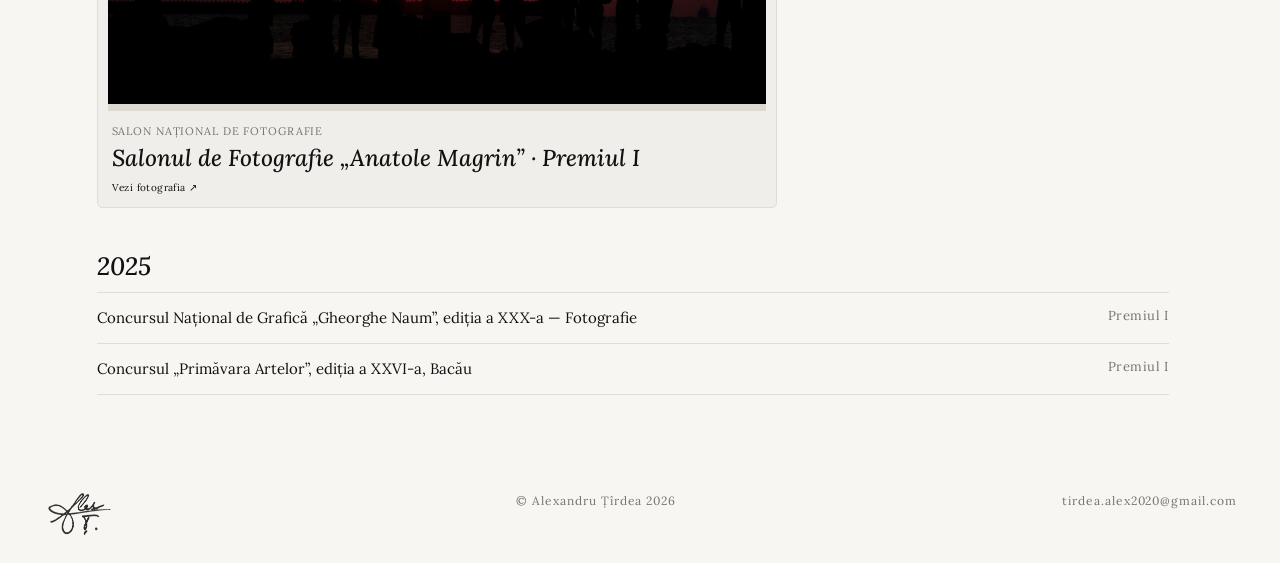
==== commit 7c849e98: "Refine landscape gallery and award photos" ====
--- a/awards.html
+++ b/awards.html
@@ -66,8 +66,8 @@
   <h3>TopPhotoAwards · 2026</h3>
     <section class="certificate-group" aria-label="TopPhotoAwards Top 20 certificates">
       <h3>Top 20</h3>
-      <div class="award-highlights">
-      <figure class="award-certificate">
+      <div class="award-highlights award-highlights--top20">
+      <figure class="award-certificate award-certificate--top20">
         <div class="certificate-preview top20-photo-preview">
           <img src="images/30-floare-2-1-1-2-2.jpg?v=original-photo-20261121" alt="The original flower photograph recognized with a Top 20 Award in The Language of Flowers Photo Contest 2026" loading="lazy">
         </div>
--- a/css/site.css
+++ b/css/site.css
@@ -2470,42 +2470,80 @@
 .street-mono-feature {
   display: grid;
   grid-template-columns: repeat(2, minmax(0, 1fr));
-  grid-template-rows: repeat(2, minmax(0, 1fr));
-  aspect-ratio: 1.12;
+  grid-template-rows: auto;
   gap: var(--gap);
 }
 .street-mono-feature a,
 .street-mono-grid a,
 .street-color-grid a { min-width: 0; margin: 0; overflow: hidden; }
-.street-mono-feature a:first-child { grid-row: span 2; }
-.street-mono-feature img { width: 100%; height: 100%; object-fit: cover; }
+.collection-page--street .street-gallery a { overflow: visible; }
+.collection-page--street .street-gallery img { display: block; width: 100%; height: auto; object-fit: contain; transform: none; }
+.collection-page--street .street-gallery a:hover img,
+.collection-page--street .street-gallery a:focus-visible img { opacity: 1; transform: none; }
 .street-mono-grid,
 .street-color-grid { display: grid; grid-template-columns: repeat(2, minmax(0, 1fr)); align-items: start; gap: var(--gap); }
 
+/* Pair selected landscape photographs in a lightly guttered, uncropped grid. */
+.collection-page--landscape > .landscape-gallery {
+  display: grid;
+  grid-template-columns: repeat(2, minmax(0, 1fr));
+  align-items: start;
+  column-count: initial;
+  gap: var(--gap);
+}
+.collection-page--landscape > .landscape-gallery a { min-width: 0; margin: 0; }
+.collection-page--landscape > .landscape-gallery img { display: block; width: 100%; height: auto; object-fit: contain; }
+.collection-page--landscape > .landscape-gallery #photo-75-_dsc3887-hdr-pano img {
+  aspect-ratio: 1144 / 2400;
+  height: auto;
+  object-fit: cover;
+}
+
 /* Nature photographs share visual color families without section headings. */
 .collection-page--nature > .nature-gallery {
-  display: flex;
-  flex-direction: column;
+  display: grid;
+  grid-template-columns: repeat(3, minmax(0, 1fr));
+  align-items: start;
   column-count: initial;
-  gap: clamp(34px, 5vw, 58px);
-}
-.nature-color-group { display: grid; grid-template-columns: repeat(3, minmax(0, 1fr)); align-items: start; gap: var(--gap); }
+  gap: var(--gap);
+}
+.collection-page--nature > .nature-gallery .nature-color-group {
+  display: grid;
+  grid-column: 1 / -1;
+  grid-template-columns: repeat(3, minmax(0, 1fr));
+  align-items: start;
+  gap: var(--gap);
+}
+.collection-page--nature > .nature-gallery .nature-color-group:last-child {
+  grid-template-columns: repeat(6, minmax(0, 1fr));
+}
+.collection-page--nature > .nature-gallery .nature-color-group:last-child a:first-child { grid-column: 2 / span 2; }
+.collection-page--nature > .nature-gallery .nature-color-group:last-child a:last-child { grid-column: 4 / span 2; }
 .nature-color-group a { min-width: 0; margin: 0; }
 
-/* Let the original Top 20 photograph fill its preview without certificate graphics. */
-.top20-photo-preview { background: transparent; }
-.top20-photo-preview img { object-fit: cover; }
+/* Keep the Top 20 photograph landscape and uncropped, at the same feature width. */
+.award-highlights--top20 { display: block; max-width: 680px; margin-left: 0; }
+.award-certificate--top20 { max-width: 680px; }
+.top20-photo-preview { height: clamp(220px, 34vw, 360px); aspect-ratio: 3 / 2; background: #292827; }
+.top20-photo-preview img { object-fit: contain; }
+.anatole-award-feature img { aspect-ratio: 3 / 2; object-fit: contain !important; background: #ddd9d1; }
 .award-film-grid--2026 { margin-top: 18px; }
 .anatole-award-feature { margin-top: 22px; }
 
 @media (max-width: 980px) {
-  .nature-color-group { grid-template-columns: repeat(2, minmax(0, 1fr)); }
+  .collection-page--landscape > .landscape-gallery { grid-template-columns: repeat(2, minmax(0, 1fr)); }
+  .collection-page--nature > .nature-gallery { grid-template-columns: repeat(2, minmax(0, 1fr)); }
+  .collection-page--nature > .nature-gallery .nature-color-group { grid-template-columns: repeat(2, minmax(0, 1fr)); }
+  .collection-page--nature > .nature-gallery .nature-color-group:last-child { grid-template-columns: repeat(2, minmax(0, 1fr)); }
+  .collection-page--nature > .nature-gallery .nature-color-group:last-child a:first-child,
+  .collection-page--nature > .nature-gallery .nature-color-group:last-child a:last-child { grid-column: auto; }
 }
 @media (max-width: 720px) {
+  .collection-page--landscape > .landscape-gallery { grid-template-columns: 1fr; }
   .collection-page--street > .street-gallery { grid-template-columns: 1fr; }
-  .street-mono-feature { grid-template-columns: 1fr; grid-template-rows: auto; aspect-ratio: auto; }
-  .street-mono-feature a:first-child { grid-row: auto; }
-  .street-mono-feature img { height: auto; }
-  .street-mono-grid, .street-color-grid, .nature-color-group { grid-template-columns: 1fr; }
-  .collection-page--nature > .nature-gallery { gap: 32px; }
-}
+  .street-mono-feature { grid-template-columns: 1fr; grid-template-rows: auto; }
+  .street-mono-grid, .street-color-grid { grid-template-columns: 1fr; }
+  .collection-page--nature > .nature-gallery { grid-template-columns: 1fr; gap: 32px; }
+  .collection-page--nature > .nature-gallery .nature-color-group,
+  .collection-page--nature > .nature-gallery .nature-color-group:last-child { grid-template-columns: 1fr; }
+}
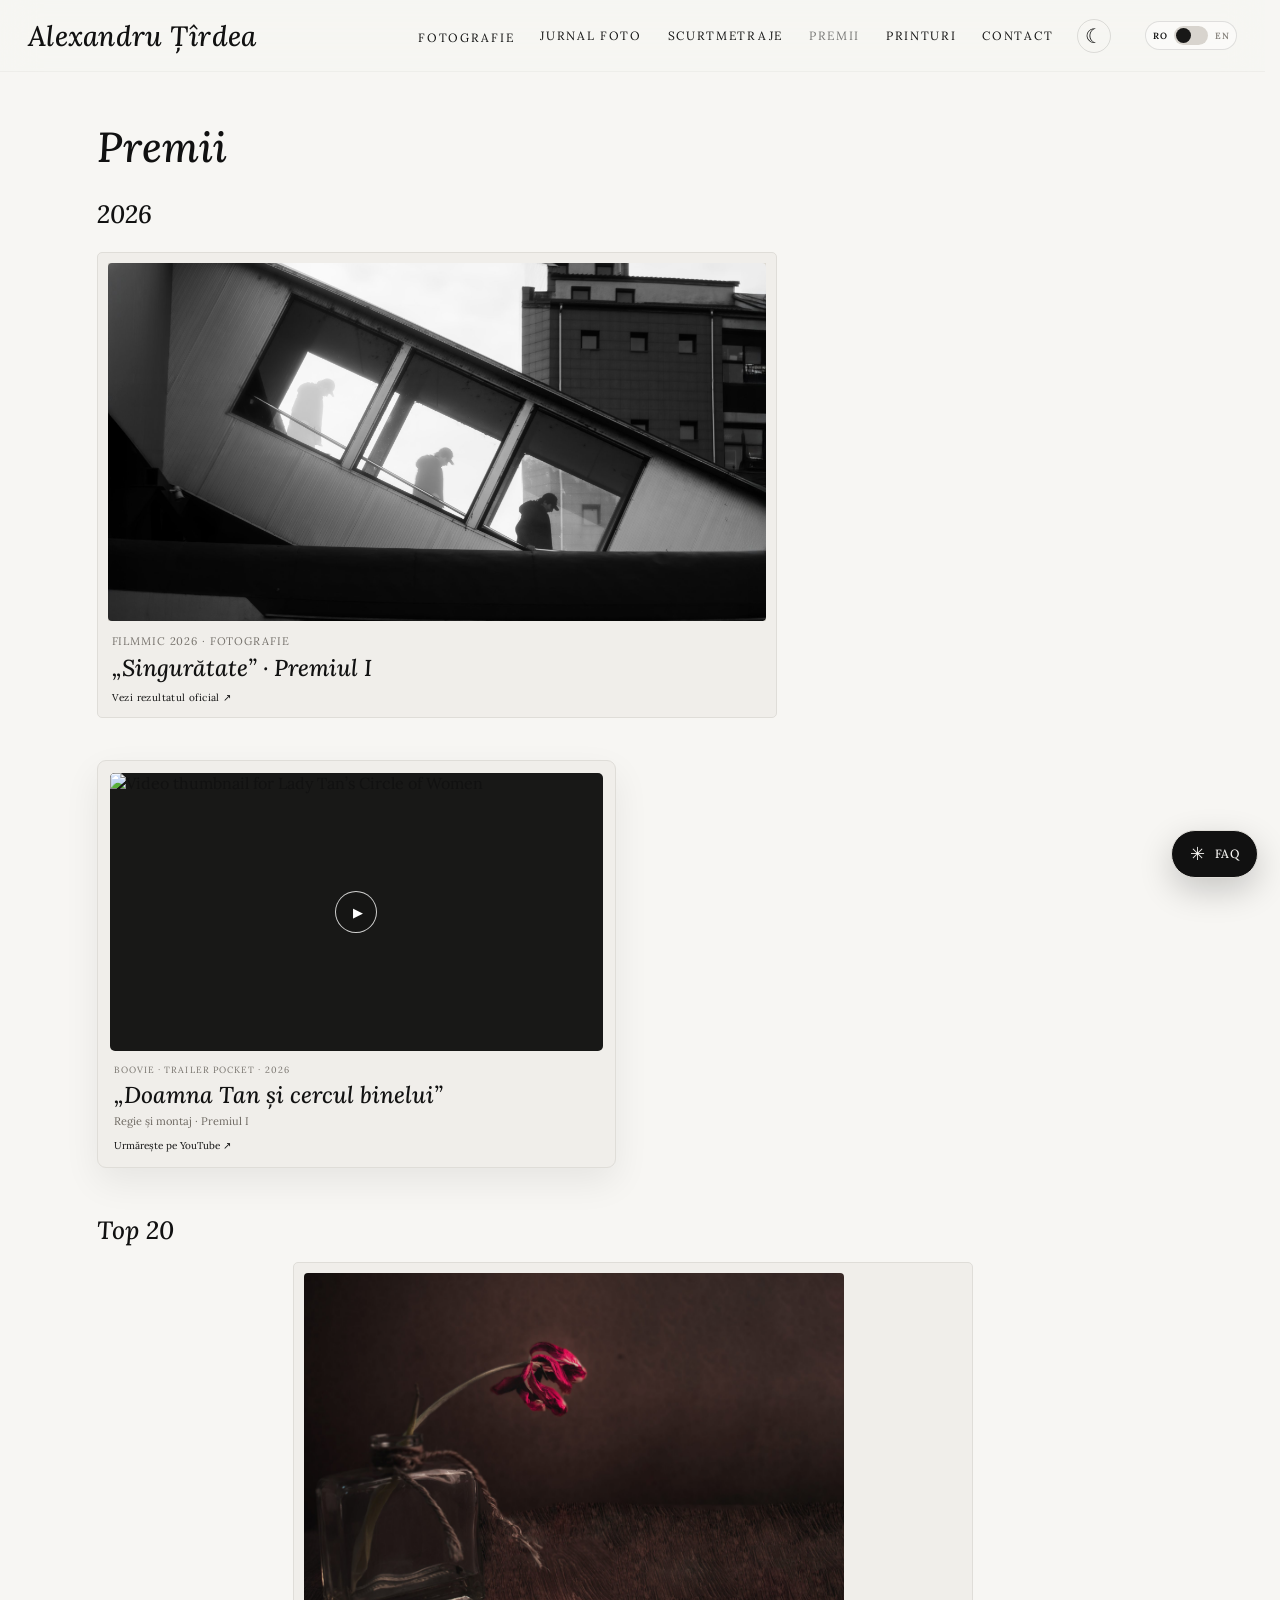
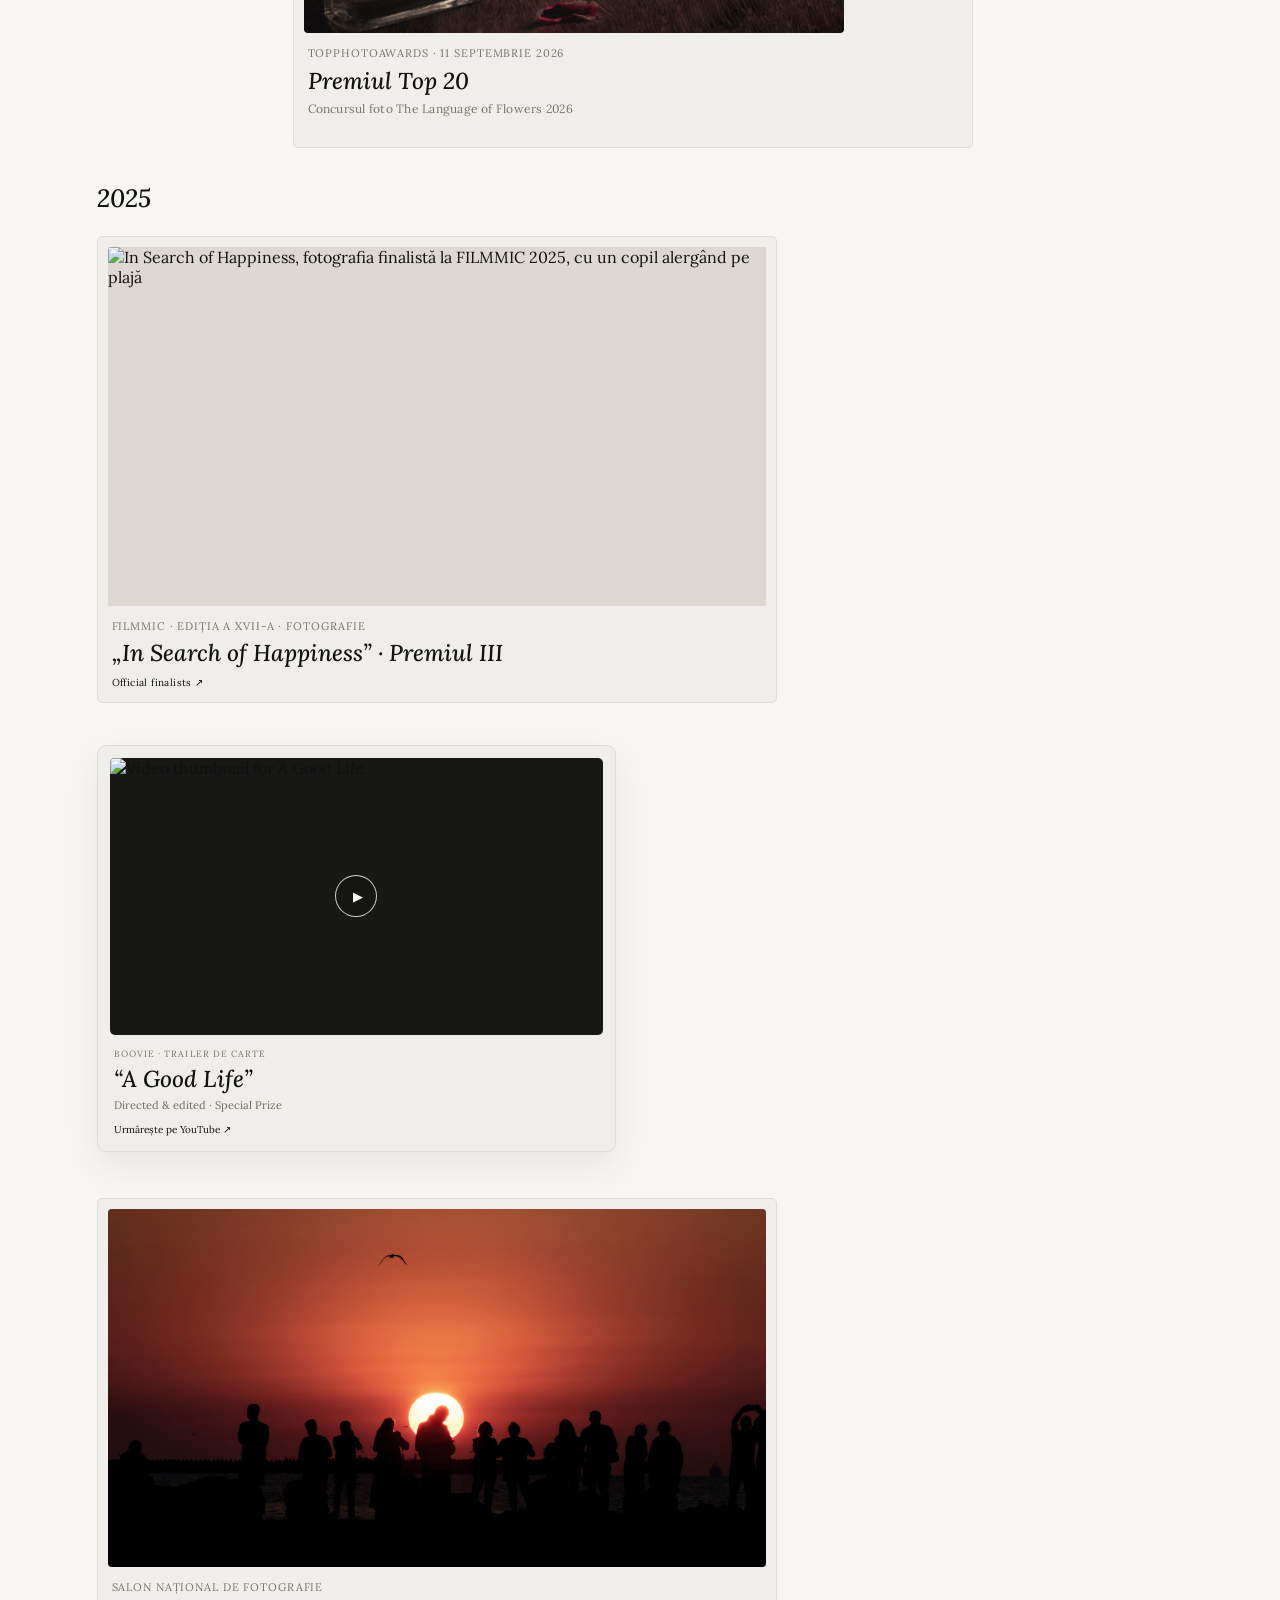
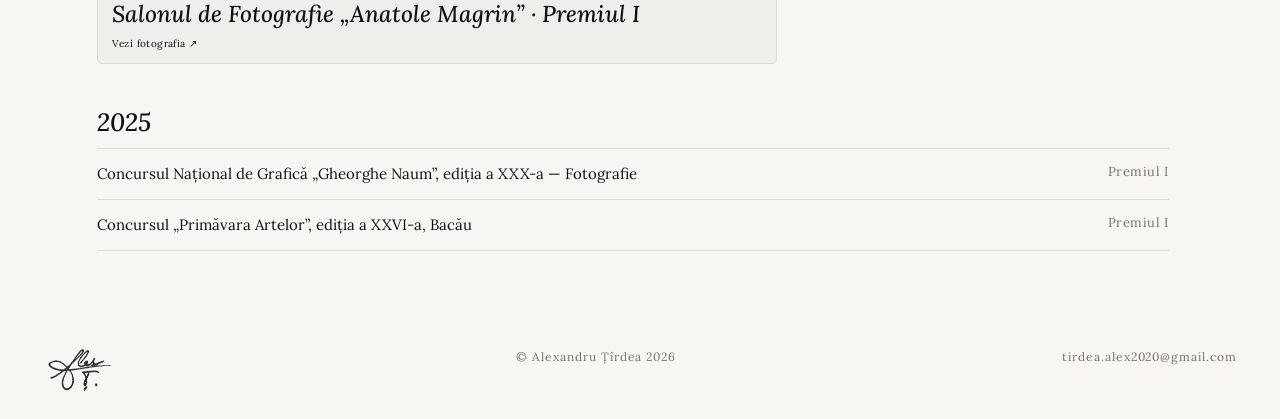
==== commit c269bb52: "Refine Street, films and awards pages" ====
--- a/awards.html
+++ b/awards.html
@@ -9,7 +9,7 @@
   <link rel="preconnect" href="https://fonts.googleapis.com">
   <link rel="preconnect" href="https://fonts.gstatic.com" crossorigin>
   <link href="https://fonts.googleapis.com/css2?family=Lora:ital,wght@0,400;0,500;0,600;1,400;1,500;1,600&display=swap" rel="stylesheet">
-  <link rel="stylesheet" href="css/site.css?v=street-nature-awards-20261121">
+  <link rel="stylesheet" href="css/site.css?v=street-films-awards-20261121">
 </head>
 <body>
 
@@ -42,7 +42,6 @@
 <main class="awards">
   <h1>Awards</h1>
 
-  <h2>International</h2>
   <h3>2026</h3>
   <figure class="award-feature filmmic-feature">
     <div class="award-feature-photo protected-photo-frame">
@@ -63,7 +62,6 @@
     </article>
   </section>
 
-  <h3>TopPhotoAwards · 2026</h3>
     <section class="certificate-group" aria-label="TopPhotoAwards Top 20 certificates">
       <h3>Top 20</h3>
       <div class="award-highlights award-highlights--top20">
@@ -101,7 +99,6 @@
     </article>
   </section>
 
-  <h2>National</h2>
   <figure class="award-feature filmmic-feature anatole-award-feature">
     <a href="https://www.facebook.com/photo?fbid=1122414363918734&amp;set=pcb.1122414593918711" target="_blank" rel="noopener noreferrer" aria-label="Vezi fotografia Adunarea pe Facebook">
       <img src="images/anatole-magrin-premiul-i.jpg?v=web-optimized-20261121" alt="Adunarea, fotografia premiată cu Premiul I la Salonul de Fotografie Anatole Magrin" loading="lazy">
--- a/css/site.css
+++ b/css/site.css
@@ -1291,7 +1291,7 @@
   width: min(100%, 1480px);
   min-height: calc(100svh - var(--header));
   margin: 0 auto;
-  padding: clamp(40px, 6vw, 88px) clamp(18px, 4vw, 64px) 88px;
+  padding: clamp(22px, 3vw, 42px) clamp(18px, 4vw, 64px) 88px;
 }
 
 .films-heading {
@@ -2457,31 +2457,23 @@
   .language-switch[data-current="en"] .language-slider::after { transform: translateX(7px); }
 }
 
-/* Keep monochrome and color photographs in distinct, unlabeled columns. */
+/* Keep Street photographs uncropped in one quiet masonry flow. */
 .collection-page--street > .street-gallery {
-  display: grid;
-  grid-template-columns: repeat(2, minmax(0, 1fr));
-  align-items: start;
-  column-count: initial;
-  column-gap: clamp(20px, 4vw, 56px);
-  gap: clamp(20px, 4vw, 56px);
-}
-.street-photo-family { display: grid; align-content: start; gap: var(--gap); min-width: 0; }
-.street-mono-feature {
-  display: grid;
-  grid-template-columns: repeat(2, minmax(0, 1fr));
-  grid-template-rows: auto;
-  gap: var(--gap);
-}
-.street-mono-feature a,
-.street-mono-grid a,
-.street-color-grid a { min-width: 0; margin: 0; overflow: hidden; }
-.collection-page--street .street-gallery a { overflow: visible; }
-.collection-page--street .street-gallery img { display: block; width: 100%; height: auto; object-fit: contain; transform: none; }
+  display: block;
+  column-count: 3;
+  column-gap: var(--gap);
+}
+.collection-page--street .street-gallery img {
+  display: block;
+  width: 100%;
+  max-width: 100%;
+  height: auto;
+  max-height: none;
+  object-fit: contain;
+  transform: none;
+}
 .collection-page--street .street-gallery a:hover img,
 .collection-page--street .street-gallery a:focus-visible img { opacity: 1; transform: none; }
-.street-mono-grid,
-.street-color-grid { display: grid; grid-template-columns: repeat(2, minmax(0, 1fr)); align-items: start; gap: var(--gap); }
 
 /* Pair selected landscape photographs in a lightly guttered, uncropped grid. */
 .collection-page--landscape > .landscape-gallery {
@@ -2521,16 +2513,17 @@
 .collection-page--nature > .nature-gallery .nature-color-group:last-child a:last-child { grid-column: 4 / span 2; }
 .nature-color-group a { min-width: 0; margin: 0; }
 
-/* Keep the Top 20 photograph landscape and uncropped, at the same feature width. */
-.award-highlights--top20 { display: block; max-width: 680px; margin-left: 0; }
+/* Align the Top 20 and Anatole Magrin award cards with the feature entries. */
+.award-highlights--top20 { display: block; width: min(100%, 680px); max-width: 680px; margin: 16px 0 30px; }
 .award-certificate--top20 { max-width: 680px; }
 .top20-photo-preview { height: clamp(220px, 34vw, 360px); aspect-ratio: 3 / 2; background: #292827; }
-.top20-photo-preview img { object-fit: contain; }
-.anatole-award-feature img { aspect-ratio: 3 / 2; object-fit: contain !important; background: #ddd9d1; }
+.top20-photo-preview img { object-fit: cover; }
+.anatole-award-feature img { object-fit: cover !important; background: #292827; }
 .award-film-grid--2026 { margin-top: 18px; }
 .anatole-award-feature { margin-top: 22px; }
 
 @media (max-width: 980px) {
+  .collection-page--street > .street-gallery { column-count: 2; }
   .collection-page--landscape > .landscape-gallery { grid-template-columns: repeat(2, minmax(0, 1fr)); }
   .collection-page--nature > .nature-gallery { grid-template-columns: repeat(2, minmax(0, 1fr)); }
   .collection-page--nature > .nature-gallery .nature-color-group { grid-template-columns: repeat(2, minmax(0, 1fr)); }
@@ -2539,10 +2532,8 @@
   .collection-page--nature > .nature-gallery .nature-color-group:last-child a:last-child { grid-column: auto; }
 }
 @media (max-width: 720px) {
+  .collection-page--street > .street-gallery { column-count: 1; }
   .collection-page--landscape > .landscape-gallery { grid-template-columns: 1fr; }
-  .collection-page--street > .street-gallery { grid-template-columns: 1fr; }
-  .street-mono-feature { grid-template-columns: 1fr; grid-template-rows: auto; }
-  .street-mono-grid, .street-color-grid { grid-template-columns: 1fr; }
   .collection-page--nature > .nature-gallery { grid-template-columns: 1fr; gap: 32px; }
   .collection-page--nature > .nature-gallery .nature-color-group,
   .collection-page--nature > .nature-gallery .nature-color-group:last-child { grid-template-columns: 1fr; }
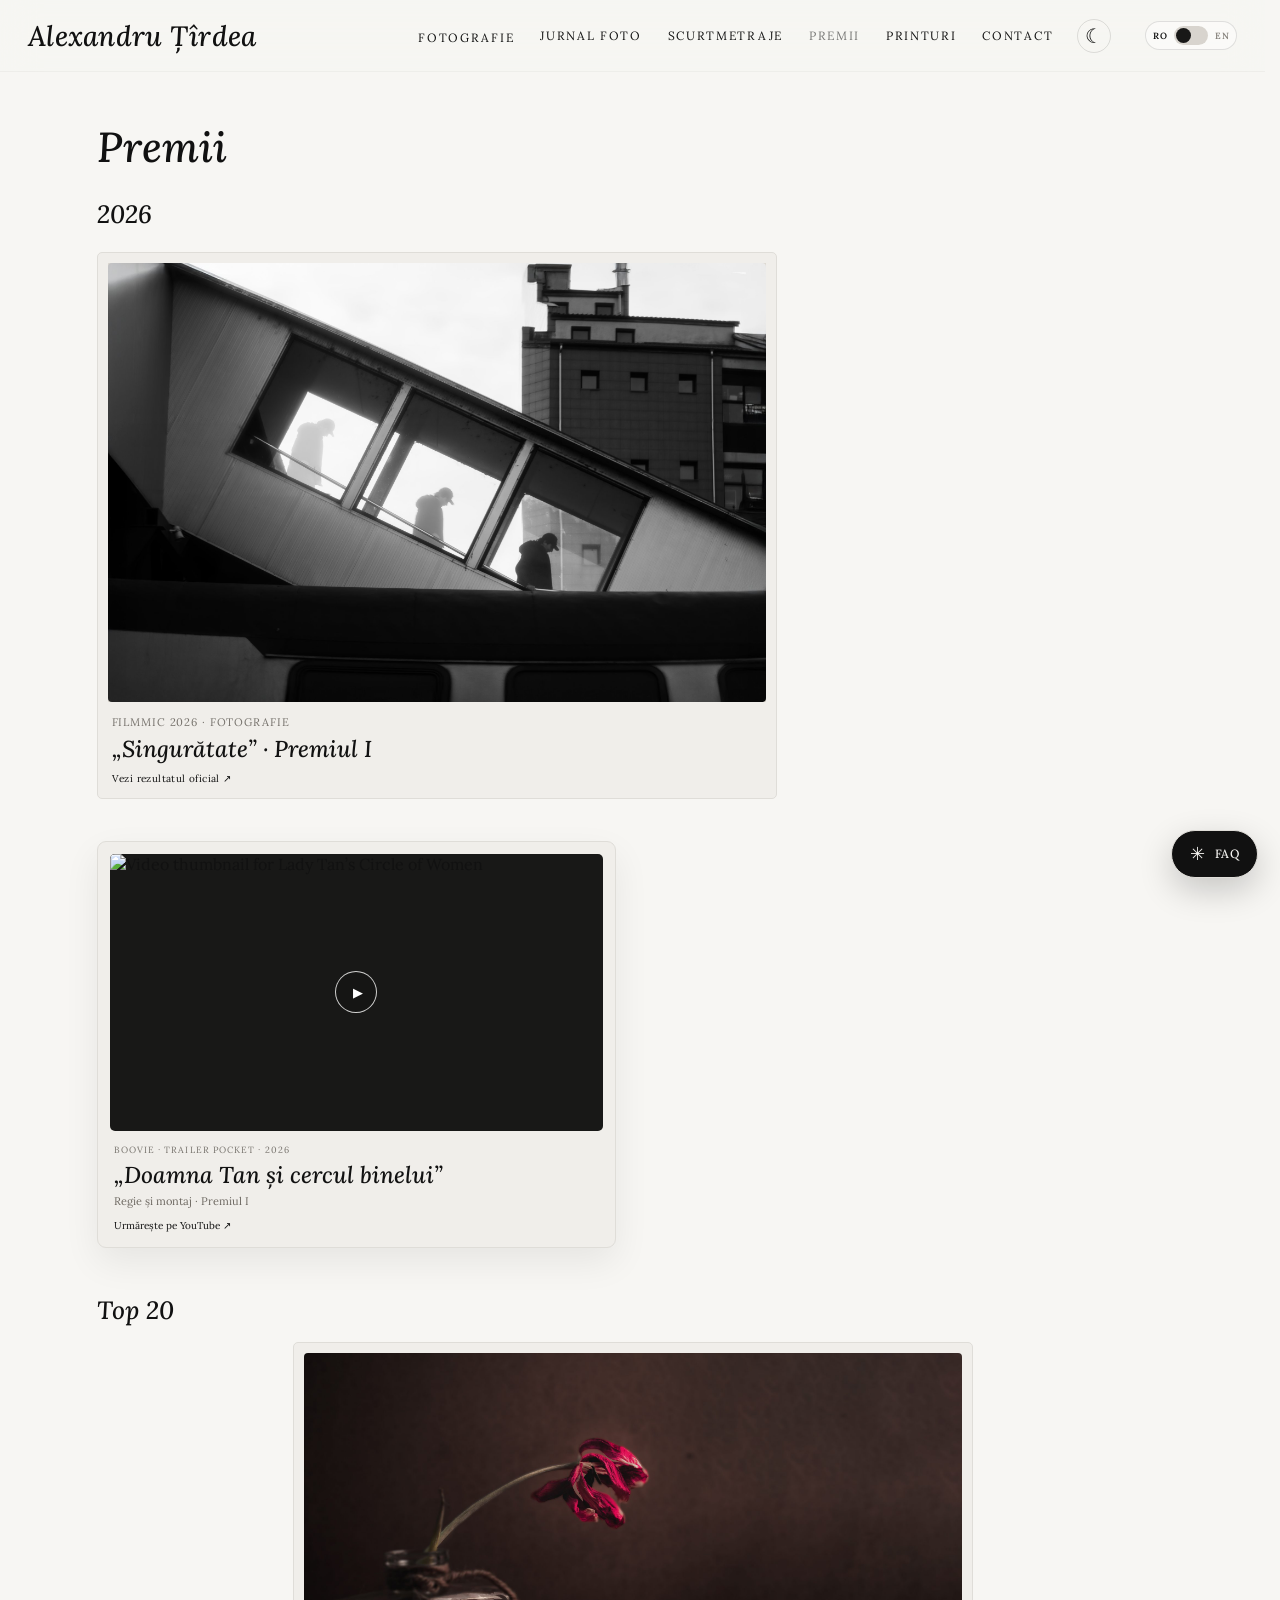
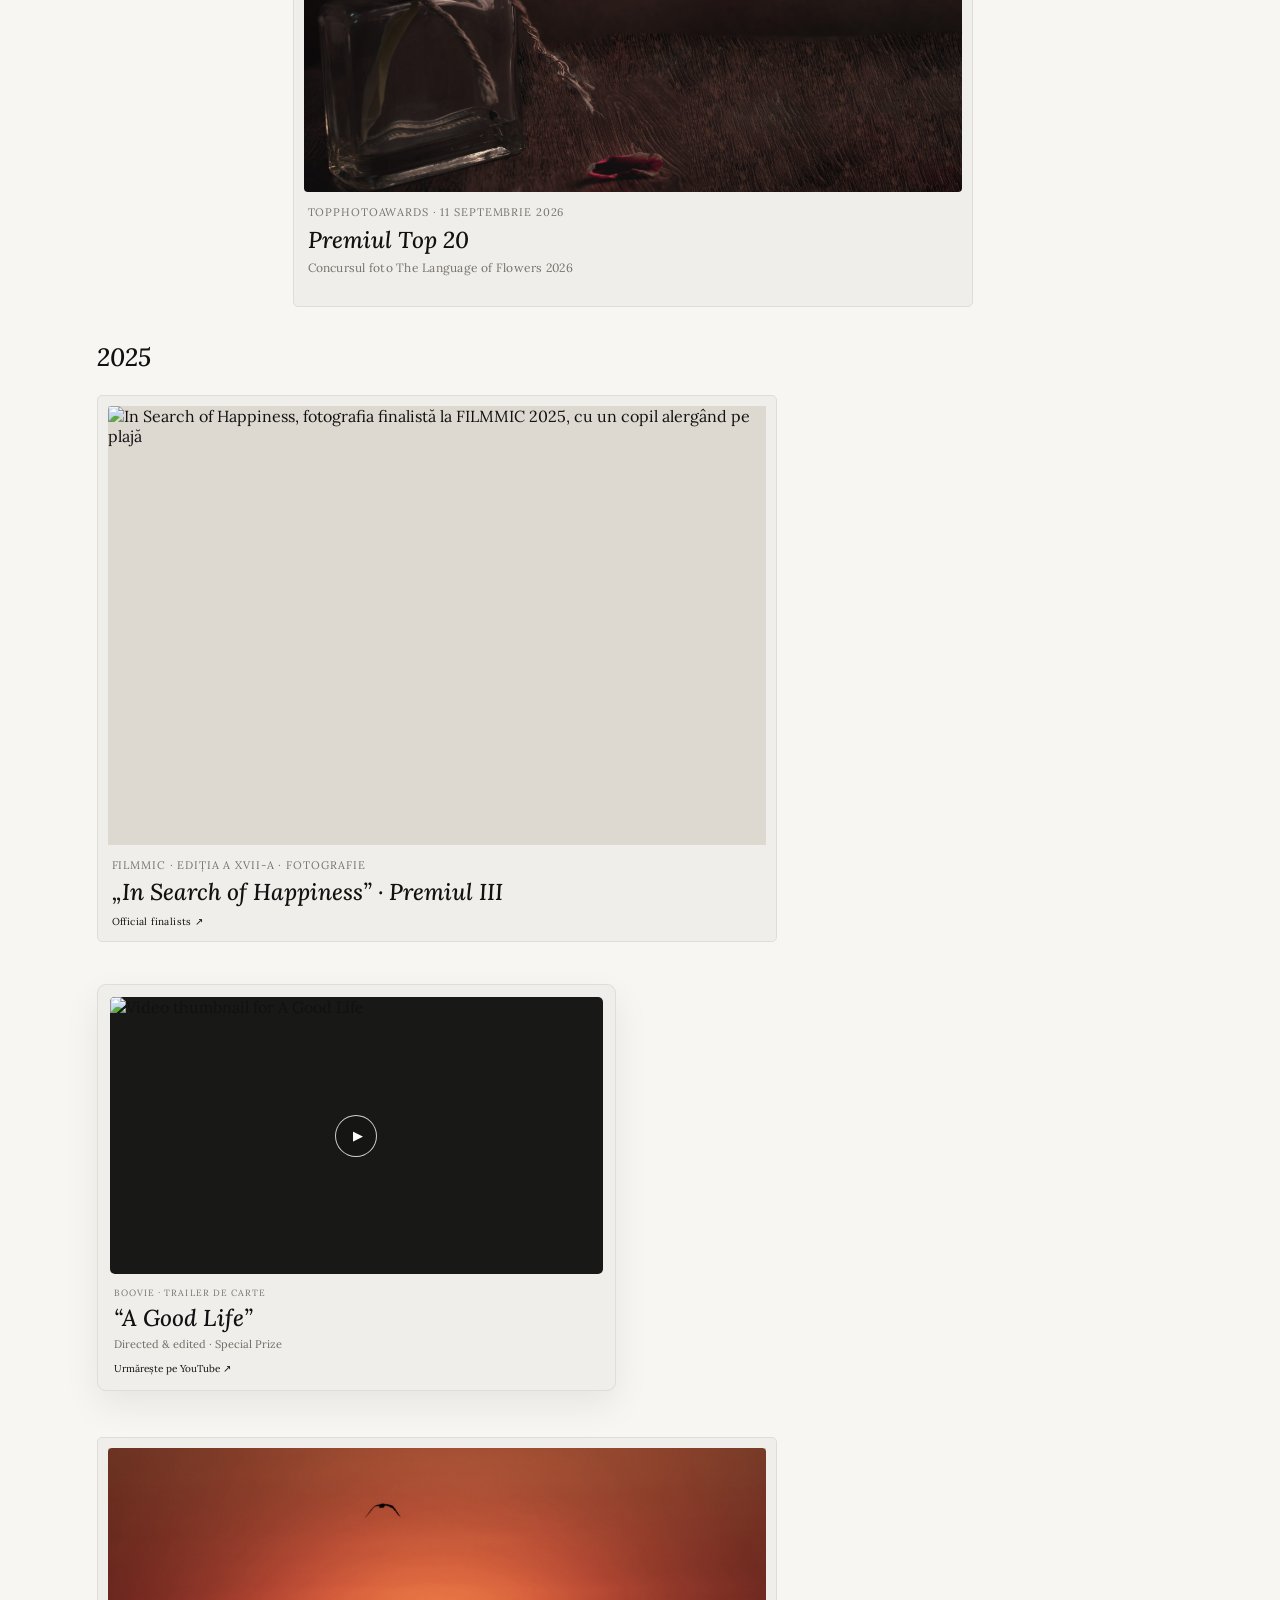
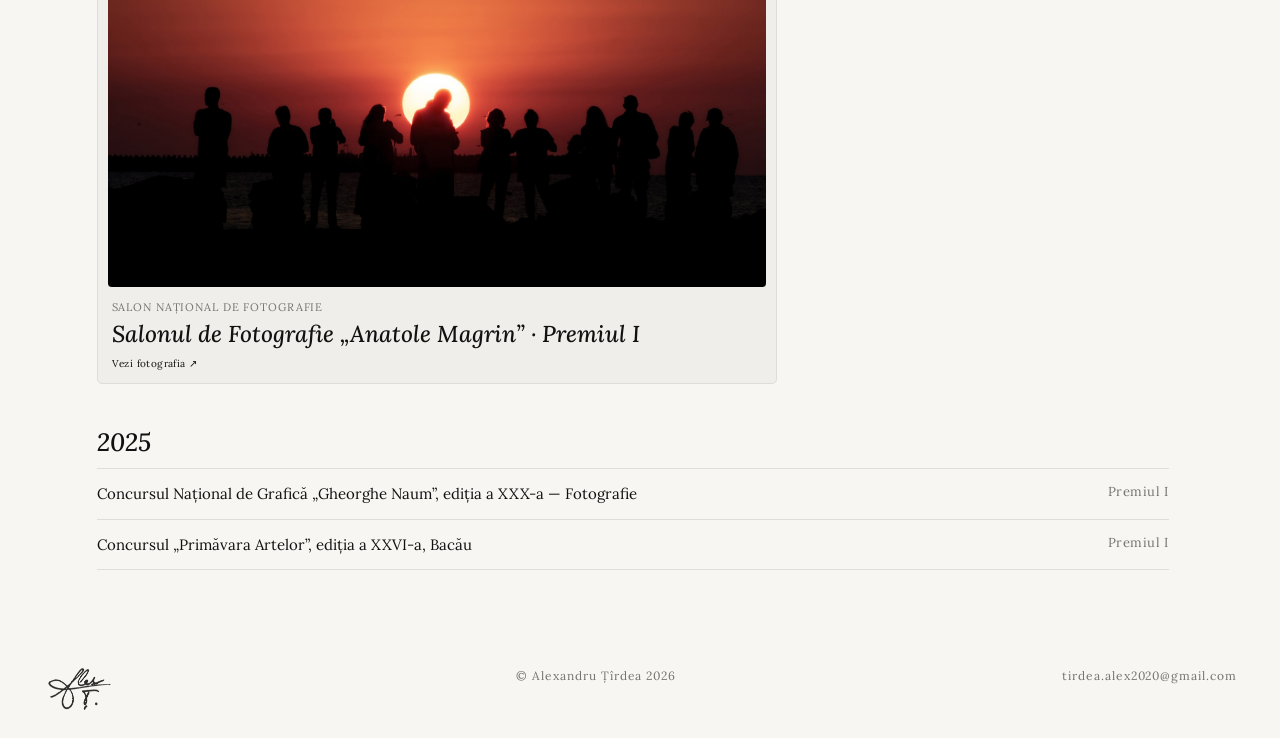
==== commit fe126ef7: "Tighten Street and awards photo layouts" ====
--- a/awards.html
+++ b/awards.html
@@ -9,7 +9,7 @@
   <link rel="preconnect" href="https://fonts.googleapis.com">
   <link rel="preconnect" href="https://fonts.gstatic.com" crossorigin>
   <link href="https://fonts.googleapis.com/css2?family=Lora:ital,wght@0,400;0,500;0,600;1,400;1,500;1,600&display=swap" rel="stylesheet">
-  <link rel="stylesheet" href="css/site.css?v=street-films-awards-20261121">
+  <link rel="stylesheet" href="css/site.css?v=street-tight-masonry-awards-20261121">
 </head>
 <body>
 
--- a/css/site.css
+++ b/css/site.css
@@ -1361,9 +1361,9 @@
   justify-self: center;
 }
 .film-card:not(.film-card-featured) {
-  grid-column: 1 / -1;
-  width: min(100%, 720px);
-  justify-self: center;
+  grid-column: auto;
+  width: 100%;
+  justify-self: stretch;
 }
 .film-card-featured .film-player { box-shadow: 0 20px 54px rgba(27, 25, 22, .14); }
 .film-card-featured .film-number { color: var(--ink); }
@@ -2457,11 +2457,27 @@
   .language-switch[data-current="en"] .language-slider::after { transform: translateX(7px); }
 }
 
-/* Keep Street photographs uncropped in one quiet masonry flow. */
+/* Pack Street photographs tightly in horizontal rows without cropping. */
 .collection-page--street > .street-gallery {
-  display: block;
-  column-count: 3;
-  column-gap: var(--gap);
+  display: flex;
+  flex-direction: column;
+  gap: var(--gap);
+  column-count: initial;
+}
+.collection-page--street .street-photo-group {
+  display: grid;
+  grid-template-columns: repeat(3, minmax(0, 1fr));
+  grid-auto-rows: auto;
+  align-items: start;
+  gap: var(--gap);
+}
+.collection-page--street .street-photo-group.is-masonry {
+  grid-auto-rows: 1px;
+  grid-auto-flow: dense;
+}
+.collection-page--street .street-photo-group a {
+  min-width: 0;
+  margin: 0;
 }
 .collection-page--street .street-gallery img {
   display: block;
@@ -2513,17 +2529,27 @@
 .collection-page--nature > .nature-gallery .nature-color-group:last-child a:last-child { grid-column: 4 / span 2; }
 .nature-color-group a { min-width: 0; margin: 0; }
 
-/* Align the Top 20 and Anatole Magrin award cards with the feature entries. */
+/* Give every award photograph a shared 3:2 frame, with no letterboxing. */
+.award-feature:not(.award-feature--certificate) > a,
+.award-feature:not(.award-feature--certificate) > .award-feature-photo {
+  aspect-ratio: 3 / 2;
+}
+.award-feature:not(.award-feature--certificate) > a img,
+.award-feature:not(.award-feature--certificate) > .award-feature-photo img {
+  height: 100%;
+  object-fit: cover;
+  object-position: center;
+}
 .award-highlights--top20 { display: block; width: min(100%, 680px); max-width: 680px; margin: 16px 0 30px; }
 .award-certificate--top20 { max-width: 680px; }
-.top20-photo-preview { height: clamp(220px, 34vw, 360px); aspect-ratio: 3 / 2; background: #292827; }
-.top20-photo-preview img { object-fit: cover; }
-.anatole-award-feature img { object-fit: cover !important; background: #292827; }
+.top20-photo-preview { width: 100%; height: auto; aspect-ratio: 3 / 2; background: transparent; }
+.top20-photo-preview img { object-fit: cover; object-position: center; }
+.anatole-award-feature img { object-fit: cover !important; object-position: center; }
 .award-film-grid--2026 { margin-top: 18px; }
 .anatole-award-feature { margin-top: 22px; }
 
 @media (max-width: 980px) {
-  .collection-page--street > .street-gallery { column-count: 2; }
+  .collection-page--street .street-photo-group { grid-template-columns: repeat(2, minmax(0, 1fr)); }
   .collection-page--landscape > .landscape-gallery { grid-template-columns: repeat(2, minmax(0, 1fr)); }
   .collection-page--nature > .nature-gallery { grid-template-columns: repeat(2, minmax(0, 1fr)); }
   .collection-page--nature > .nature-gallery .nature-color-group { grid-template-columns: repeat(2, minmax(0, 1fr)); }
@@ -2532,7 +2558,7 @@
   .collection-page--nature > .nature-gallery .nature-color-group:last-child a:last-child { grid-column: auto; }
 }
 @media (max-width: 720px) {
-  .collection-page--street > .street-gallery { column-count: 1; }
+  .collection-page--street .street-photo-group { grid-template-columns: 1fr; }
   .collection-page--landscape > .landscape-gallery { grid-template-columns: 1fr; }
   .collection-page--nature > .nature-gallery { grid-template-columns: 1fr; gap: 32px; }
   .collection-page--nature > .nature-gallery .nature-color-group,
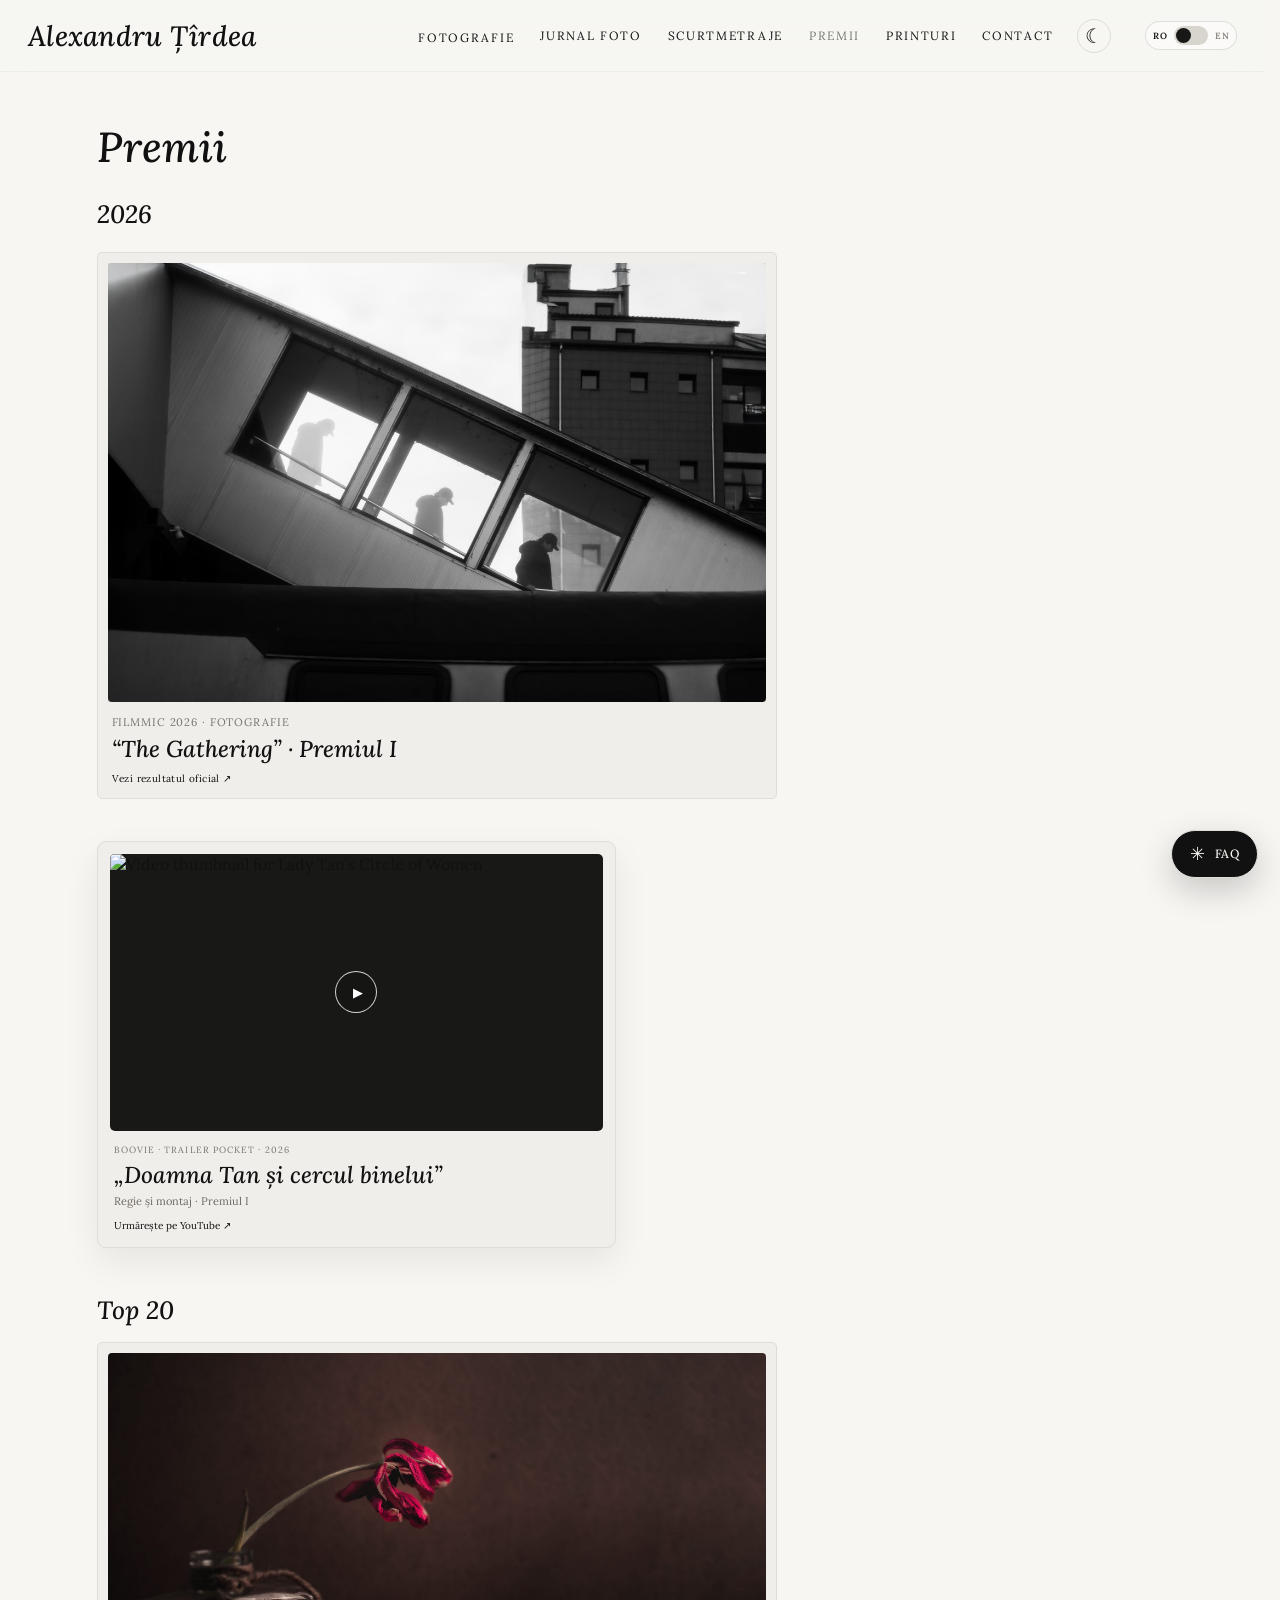
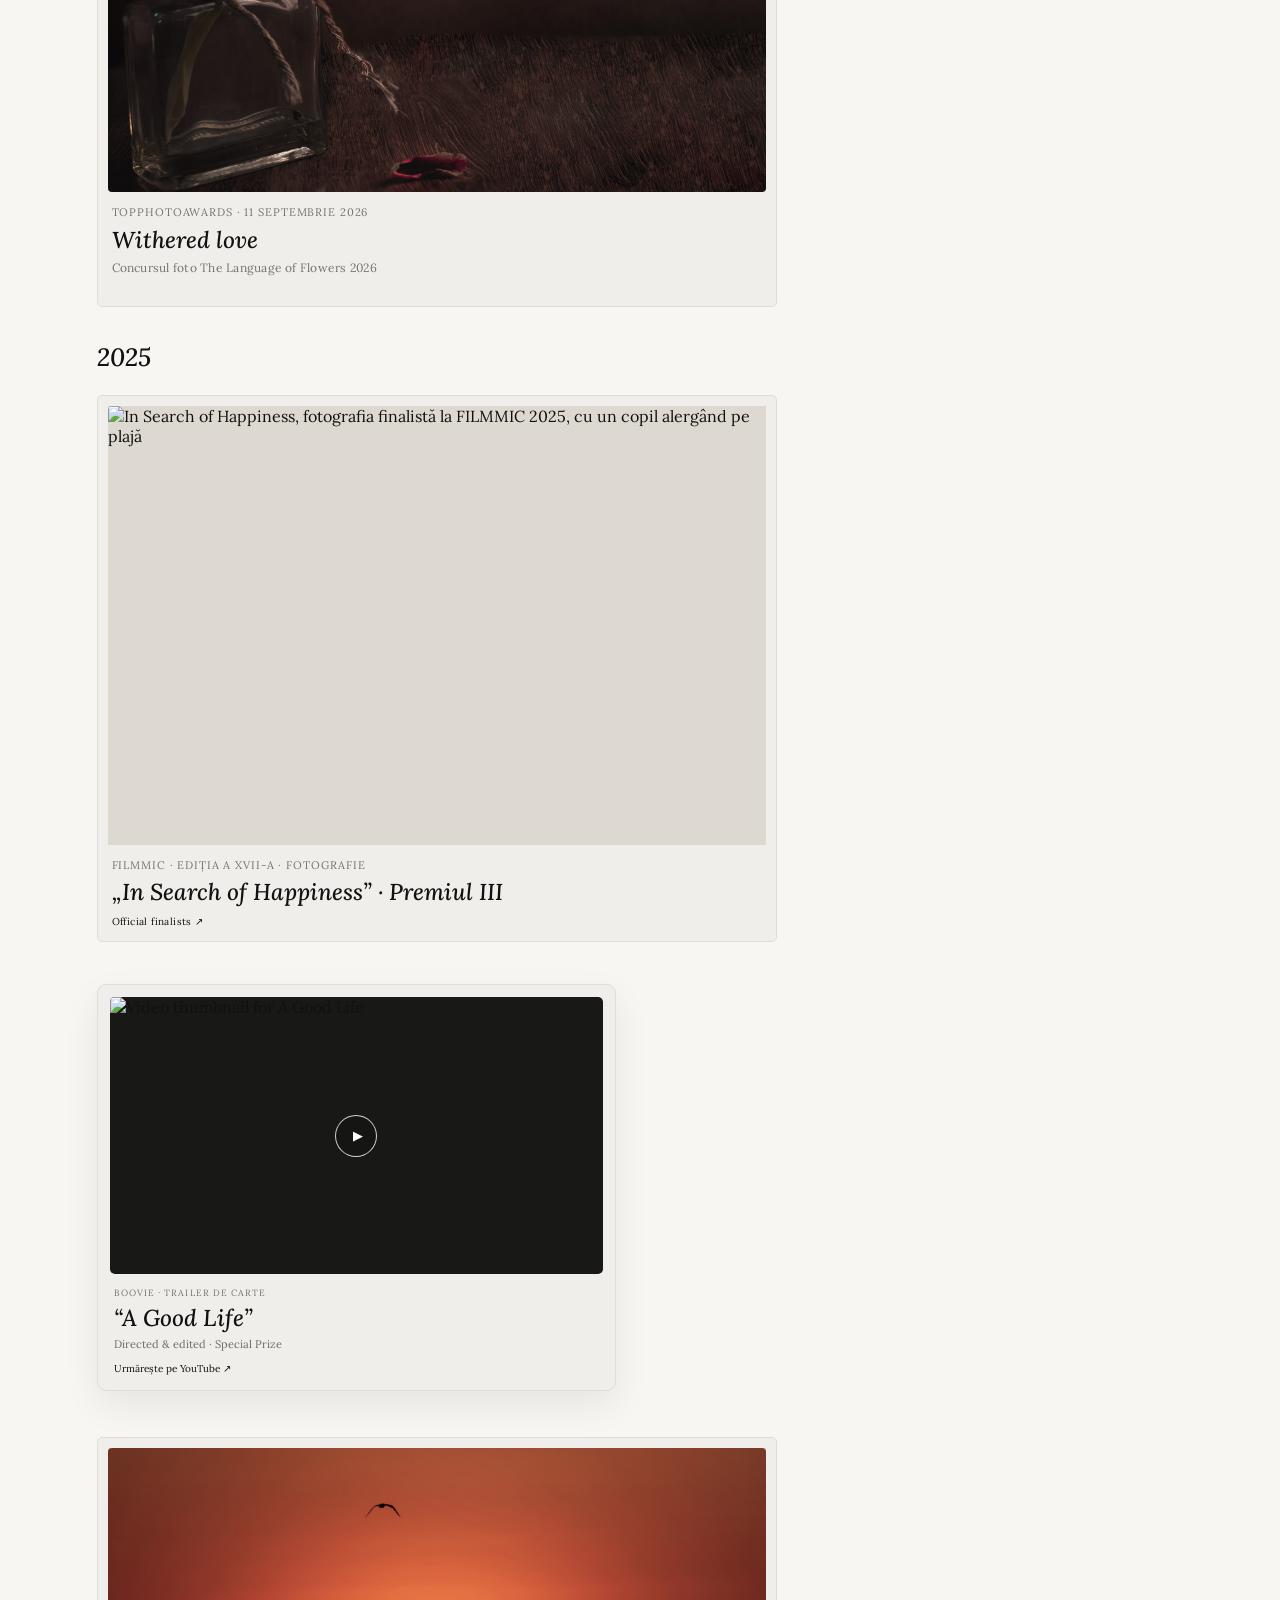
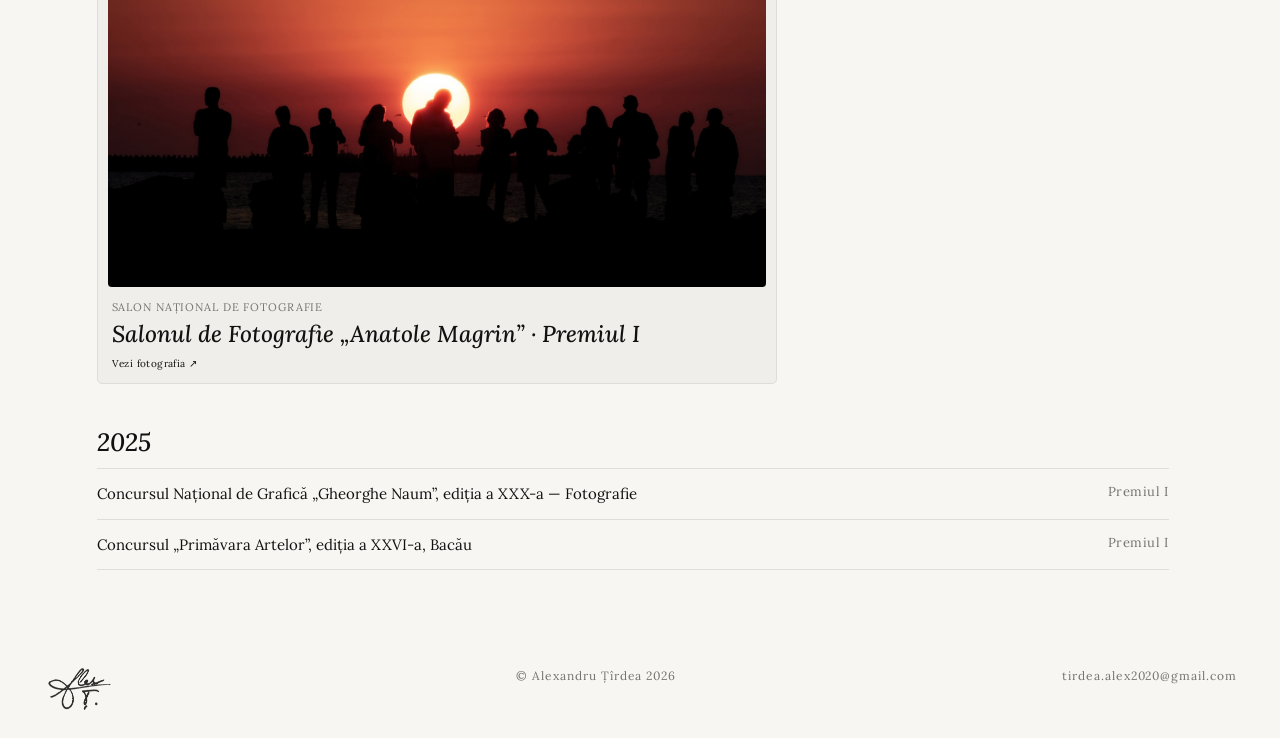
==== commit 4837278a: "Align and title award photographs" ====
--- a/awards.html
+++ b/awards.html
@@ -9,7 +9,7 @@
   <link rel="preconnect" href="https://fonts.googleapis.com">
   <link rel="preconnect" href="https://fonts.gstatic.com" crossorigin>
   <link href="https://fonts.googleapis.com/css2?family=Lora:ital,wght@0,400;0,500;0,600;1,400;1,500;1,600&display=swap" rel="stylesheet">
-  <link rel="stylesheet" href="css/site.css?v=street-tight-masonry-awards-20261121">
+  <link rel="stylesheet" href="css/site.css?v=awards-left-aligned-titles-20261121">
 </head>
 <body>
 
@@ -47,7 +47,7 @@
     <div class="award-feature-photo protected-photo-frame">
       <img class="protected-photo" src="images/20-dsc_5536-1-20-56.jpg?v=web-optimized-20261121" alt="Loneliness, the black-and-white photograph awarded first prize at FILMMIC 2026" draggable="false">
     </div>
-    <figcaption><span>FILMMIC 2026 · PHOTOGRAPHY</span><strong>“Loneliness” · 1st Prize</strong><a href="https://www.constantatv.ro/2026/05/18/gala-filmmic-2026/" target="_blank" rel="noopener">View the official result ↗</a></figcaption>
+    <figcaption><span>FILMMIC 2026 · PHOTOGRAPHY</span><strong><span data-language-fixed="en">“The Gathering”</span> · <span>1st Prize</span></strong><a href="https://www.constantatv.ro/2026/05/18/gala-filmmic-2026/" target="_blank" rel="noopener">View the official result ↗</a></figcaption>
   </figure>
 
   <section class="award-film-grid award-film-grid--2026" aria-label="Award-winning films">
@@ -71,7 +71,7 @@
         </div>
         <figcaption>
           <span>TOPPHOTOAWARDS · SEPTEMBER 11, 2026</span>
-          <strong>Top 20 Award</strong>
+          <strong><span data-language-fixed="en">Withered love</span></strong>
           <span class="certificate-contest">The Language of Flowers Photo Contest 2026</span>
         </figcaption>
       </figure>
--- a/css/site.css
+++ b/css/site.css
@@ -2541,6 +2541,7 @@
   object-position: center;
 }
 .award-highlights--top20 { display: block; width: min(100%, 680px); max-width: 680px; margin: 16px 0 30px; }
+.certificate-group .award-highlights--top20 { margin-left: 0; margin-right: 0; }
 .award-certificate--top20 { max-width: 680px; }
 .top20-photo-preview { width: 100%; height: auto; aspect-ratio: 3 / 2; background: transparent; }
 .top20-photo-preview img { object-fit: cover; object-position: center; }
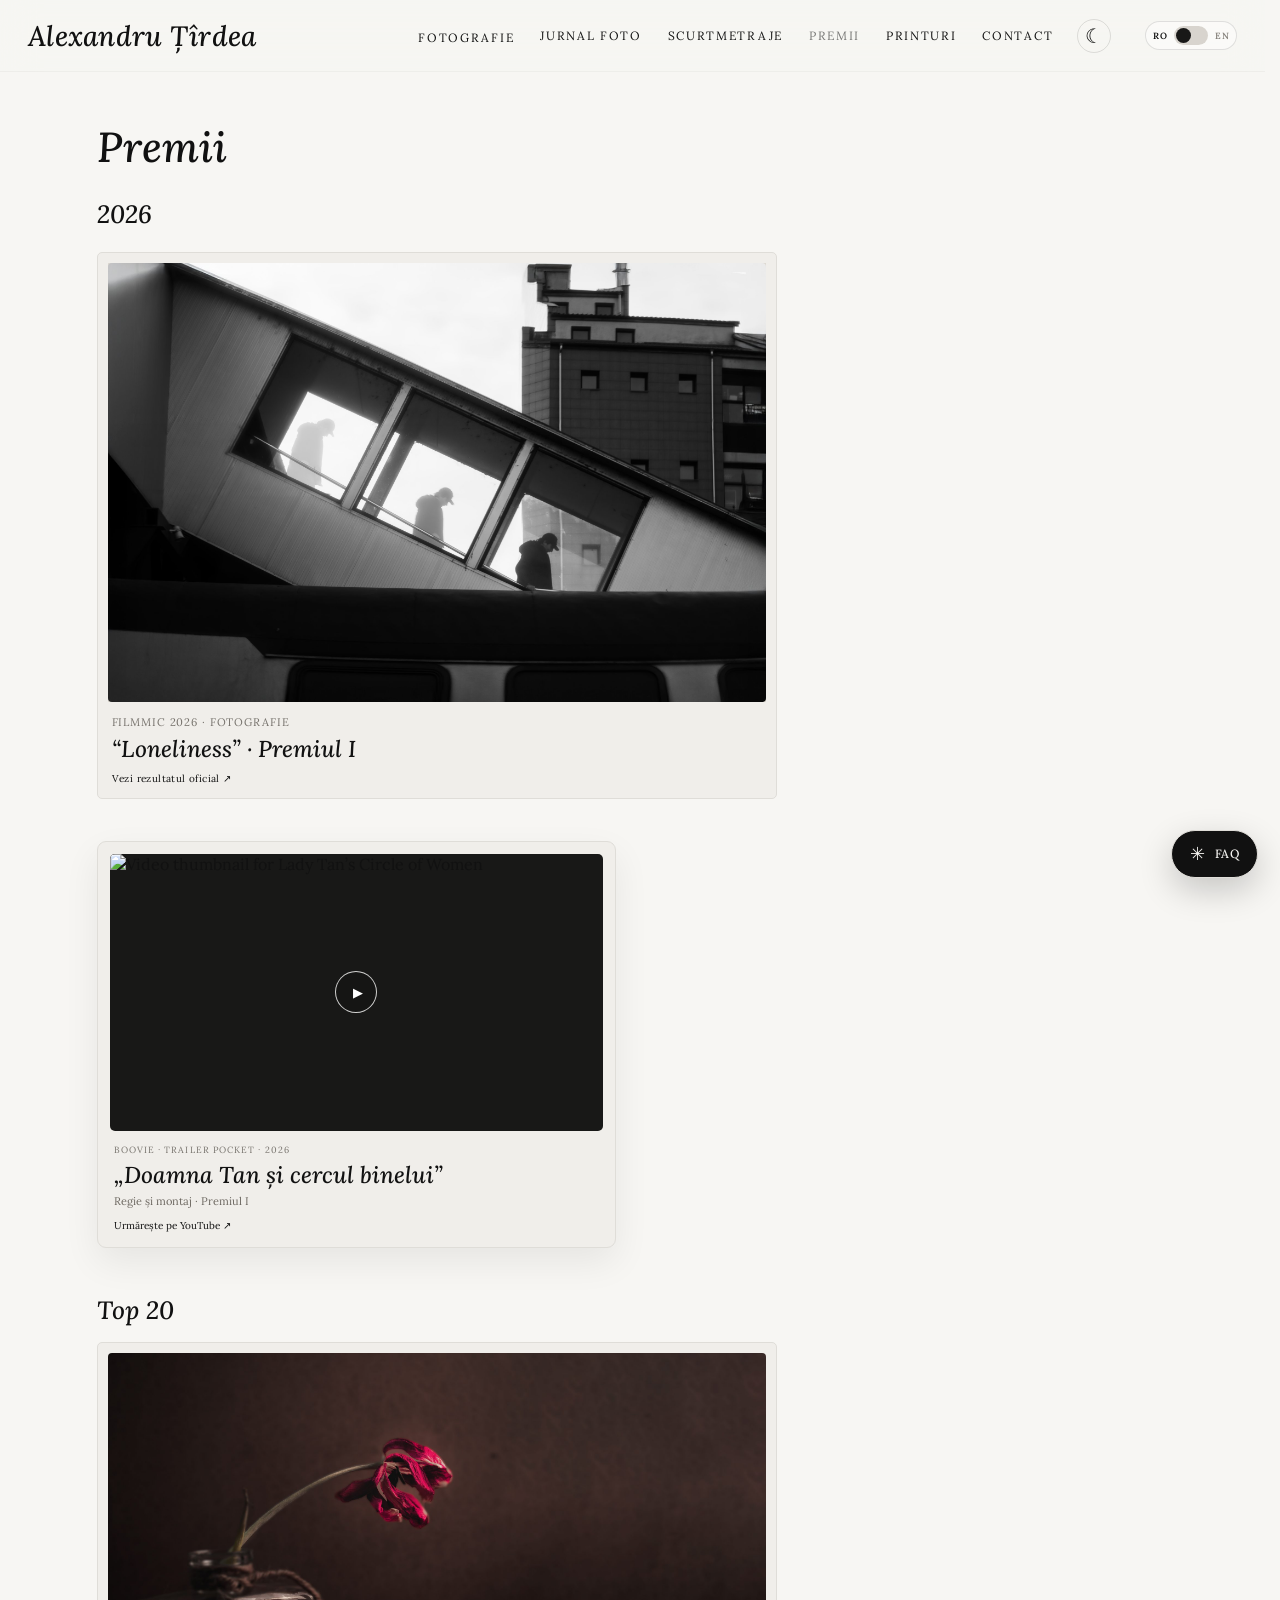
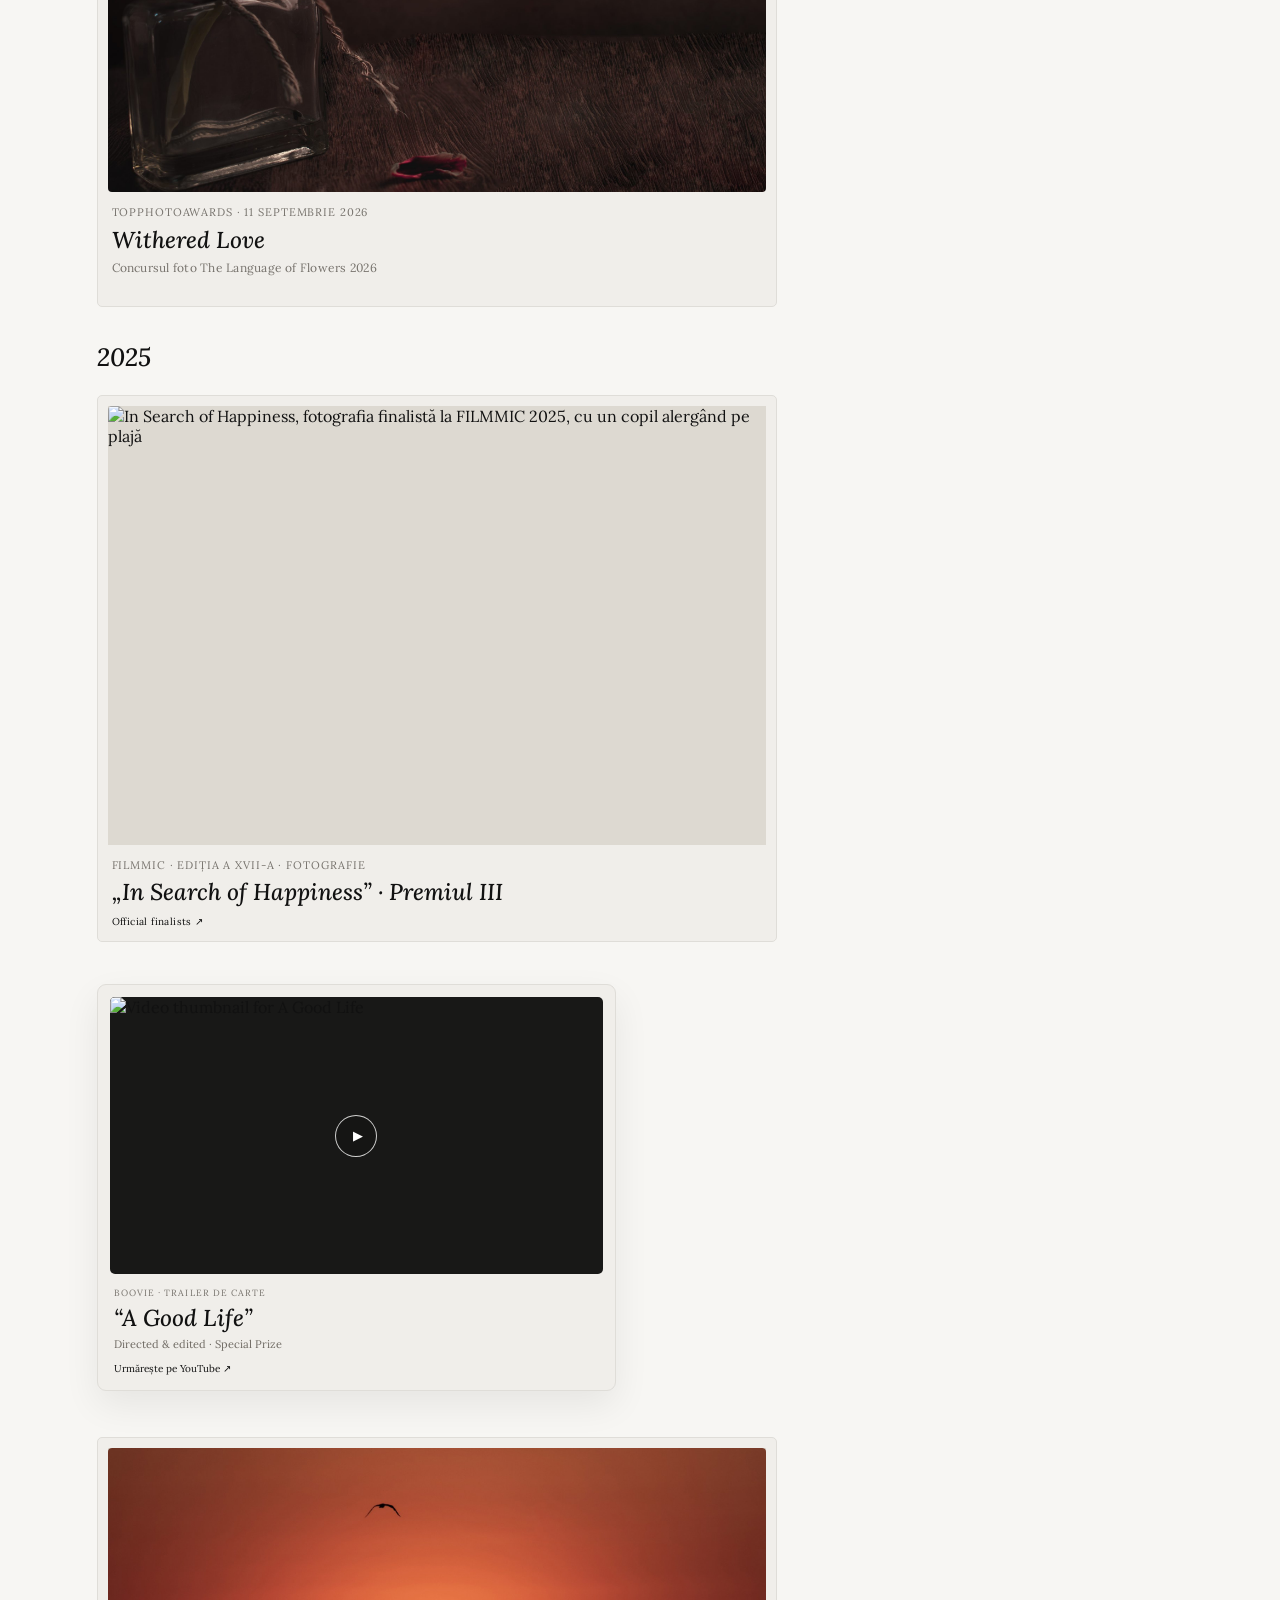
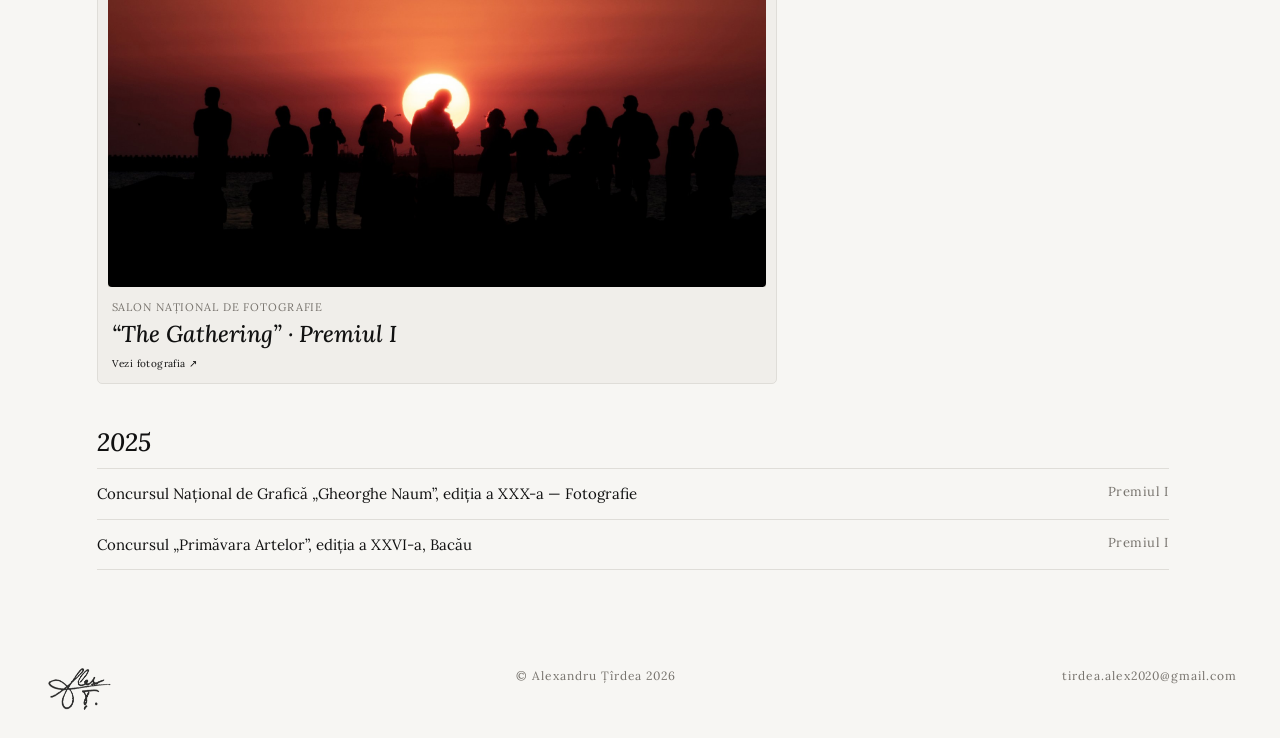
==== commit 801c1b04: "Correct award photo titles" ====
--- a/awards.html
+++ b/awards.html
@@ -9,7 +9,7 @@
   <link rel="preconnect" href="https://fonts.googleapis.com">
   <link rel="preconnect" href="https://fonts.gstatic.com" crossorigin>
   <link href="https://fonts.googleapis.com/css2?family=Lora:ital,wght@0,400;0,500;0,600;1,400;1,500;1,600&display=swap" rel="stylesheet">
-  <link rel="stylesheet" href="css/site.css?v=awards-left-aligned-titles-20261121">
+  <link rel="stylesheet" href="css/site.css?v=awards-photo-titles-20261121">
 </head>
 <body>
 
@@ -47,7 +47,7 @@
     <div class="award-feature-photo protected-photo-frame">
       <img class="protected-photo" src="images/20-dsc_5536-1-20-56.jpg?v=web-optimized-20261121" alt="Loneliness, the black-and-white photograph awarded first prize at FILMMIC 2026" draggable="false">
     </div>
-    <figcaption><span>FILMMIC 2026 · PHOTOGRAPHY</span><strong><span data-language-fixed="en">“The Gathering”</span> · <span>1st Prize</span></strong><a href="https://www.constantatv.ro/2026/05/18/gala-filmmic-2026/" target="_blank" rel="noopener">View the official result ↗</a></figcaption>
+    <figcaption><span>FILMMIC 2026 · PHOTOGRAPHY</span><strong><span data-language-fixed="en">“Loneliness”</span> · <span>1st Prize</span></strong><a href="https://www.constantatv.ro/2026/05/18/gala-filmmic-2026/" target="_blank" rel="noopener">View the official result ↗</a></figcaption>
   </figure>
 
   <section class="award-film-grid award-film-grid--2026" aria-label="Award-winning films">
@@ -71,7 +71,7 @@
         </div>
         <figcaption>
           <span>TOPPHOTOAWARDS · SEPTEMBER 11, 2026</span>
-          <strong><span data-language-fixed="en">Withered love</span></strong>
+          <strong><span data-language-fixed="en">Withered Love</span></strong>
           <span class="certificate-contest">The Language of Flowers Photo Contest 2026</span>
         </figcaption>
       </figure>
@@ -100,10 +100,10 @@
   </section>
 
   <figure class="award-feature filmmic-feature anatole-award-feature">
-    <a href="https://www.facebook.com/photo?fbid=1122414363918734&amp;set=pcb.1122414593918711" target="_blank" rel="noopener noreferrer" aria-label="Vezi fotografia Adunarea pe Facebook">
-      <img src="images/anatole-magrin-premiul-i.jpg?v=web-optimized-20261121" alt="Adunarea, fotografia premiată cu Premiul I la Salonul de Fotografie Anatole Magrin" loading="lazy">
+    <a href="https://www.facebook.com/photo?fbid=1122414363918734&amp;set=pcb.1122414593918711" target="_blank" rel="noopener noreferrer" aria-label="See The Gathering photograph on Facebook">
+      <img src="images/anatole-magrin-premiul-i.jpg?v=web-optimized-20261121" alt="The Gathering, the sunset photograph awarded first prize at the Anatole Magrin Photography Salon" loading="lazy">
     </a>
-    <figcaption><span>SALON NAȚIONAL DE FOTOGRAFIE</span><strong>Salonul de Fotografie „Anatole Magrin” · Premiul I</strong><a href="https://www.facebook.com/photo?fbid=1122414363918734&amp;set=pcb.1122414593918711" target="_blank" rel="noopener noreferrer">Vezi fotografia ↗</a></figcaption>
+    <figcaption><span>SALON NAȚIONAL DE FOTOGRAFIE</span><strong><span data-language-fixed="en">“The Gathering”</span> · <span>1st Prize</span></strong><a href="https://www.facebook.com/photo?fbid=1122414363918734&amp;set=pcb.1122414593918711" target="_blank" rel="noopener noreferrer">Vezi fotografia ↗</a></figcaption>
   </figure>
   <h3>2025</h3>
   <ul>
--- a/css/site.css
+++ b/css/site.css
@@ -2042,9 +2042,15 @@
 @media (max-width: 980px) { .collection-page--selected .gallery { column-count: 2; } }
 @media (max-width: 720px) {
   .collection-page--selected .selected-intro { margin: -12px 0 48px; text-align: left; }
-  .collection-page--selected .selected-group { margin-bottom: 58px; }
+  .collection-page--selected .selected-group { margin-bottom: 0; }
   .collection-page--selected .selected-group-heading { margin-bottom: 18px; }
-  .collection-page--selected .gallery { column-count: 1; }
+  .collection-page--selected .gallery {
+    width: calc(100% + 40px);
+    max-width: none;
+    margin: 0 -20px;
+    column-count: 1;
+  }
+  .collection-page--selected .gallery a { margin: 0; border-radius: 0; }
 }
 
 /* Persistent site-wide dark theme. */
@@ -2088,6 +2094,8 @@
 html[data-theme="dark"] .drop-menu a:focus-visible { background: rgba(255,255,255,.09); }
 html[data-theme="dark"] .gallery a,
 html[data-theme="dark"] .print-card > a { background: #28292b; }
+html[data-theme="dark"] .portfolio-search > div,
+html[data-theme="dark"] .portfolio-search-result { background: #28292b; }
 html[data-theme="dark"] .collection-switcher a { border-color: #414244; color: #c9c6c1; }
 html[data-theme="dark"] .collection-switcher a[aria-current="page"] { border-color: var(--collection-accent, #a89a88); background: var(--collection-accent, #a89a88); color: #171819; }
 html[data-theme="dark"] .award-feature,
@@ -2226,7 +2234,9 @@
 .portfolio-search { width: min(100%, 640px); margin: 0 auto clamp(36px, 5vw, 64px); }
 .portfolio-search label { display: block; margin-bottom: 9px; font: 500 24px/1.15 var(--font-display); }
 .portfolio-search > div { display: flex; align-items: center; gap: 8px; padding: 6px; border: 1px solid var(--line); border-radius: 999px; background: var(--surface, #f0eeea); }
-.portfolio-search input { min-width: 0; flex: 1; border: 0; outline: 0; padding: 10px 14px; background: transparent; color: var(--ink); font: inherit; }
+.portfolio-search input { min-width: 0; flex: 1; border: 0; outline: 0; padding: 10px 14px; background: transparent; color: var(--ink); caret-color: var(--ink); font: inherit; }
+.portfolio-search input::placeholder { color: var(--muted); opacity: 1; }
+.portfolio-search > div:focus-within { border-color: var(--muted); }
 .portfolio-search button { border: 0; border-radius: 999px; padding: 9px 14px; background: var(--ink); color: var(--bg); cursor: pointer; }
 .portfolio-search p { min-height: 1.4em; margin: 8px 14px; color: var(--muted); font-size: 12px; }
 .portfolio-search-results { display: grid; grid-template-columns: repeat(3, minmax(0, 1fr)); gap: 18px; margin: 0 auto clamp(36px, 5vw, 64px); }
